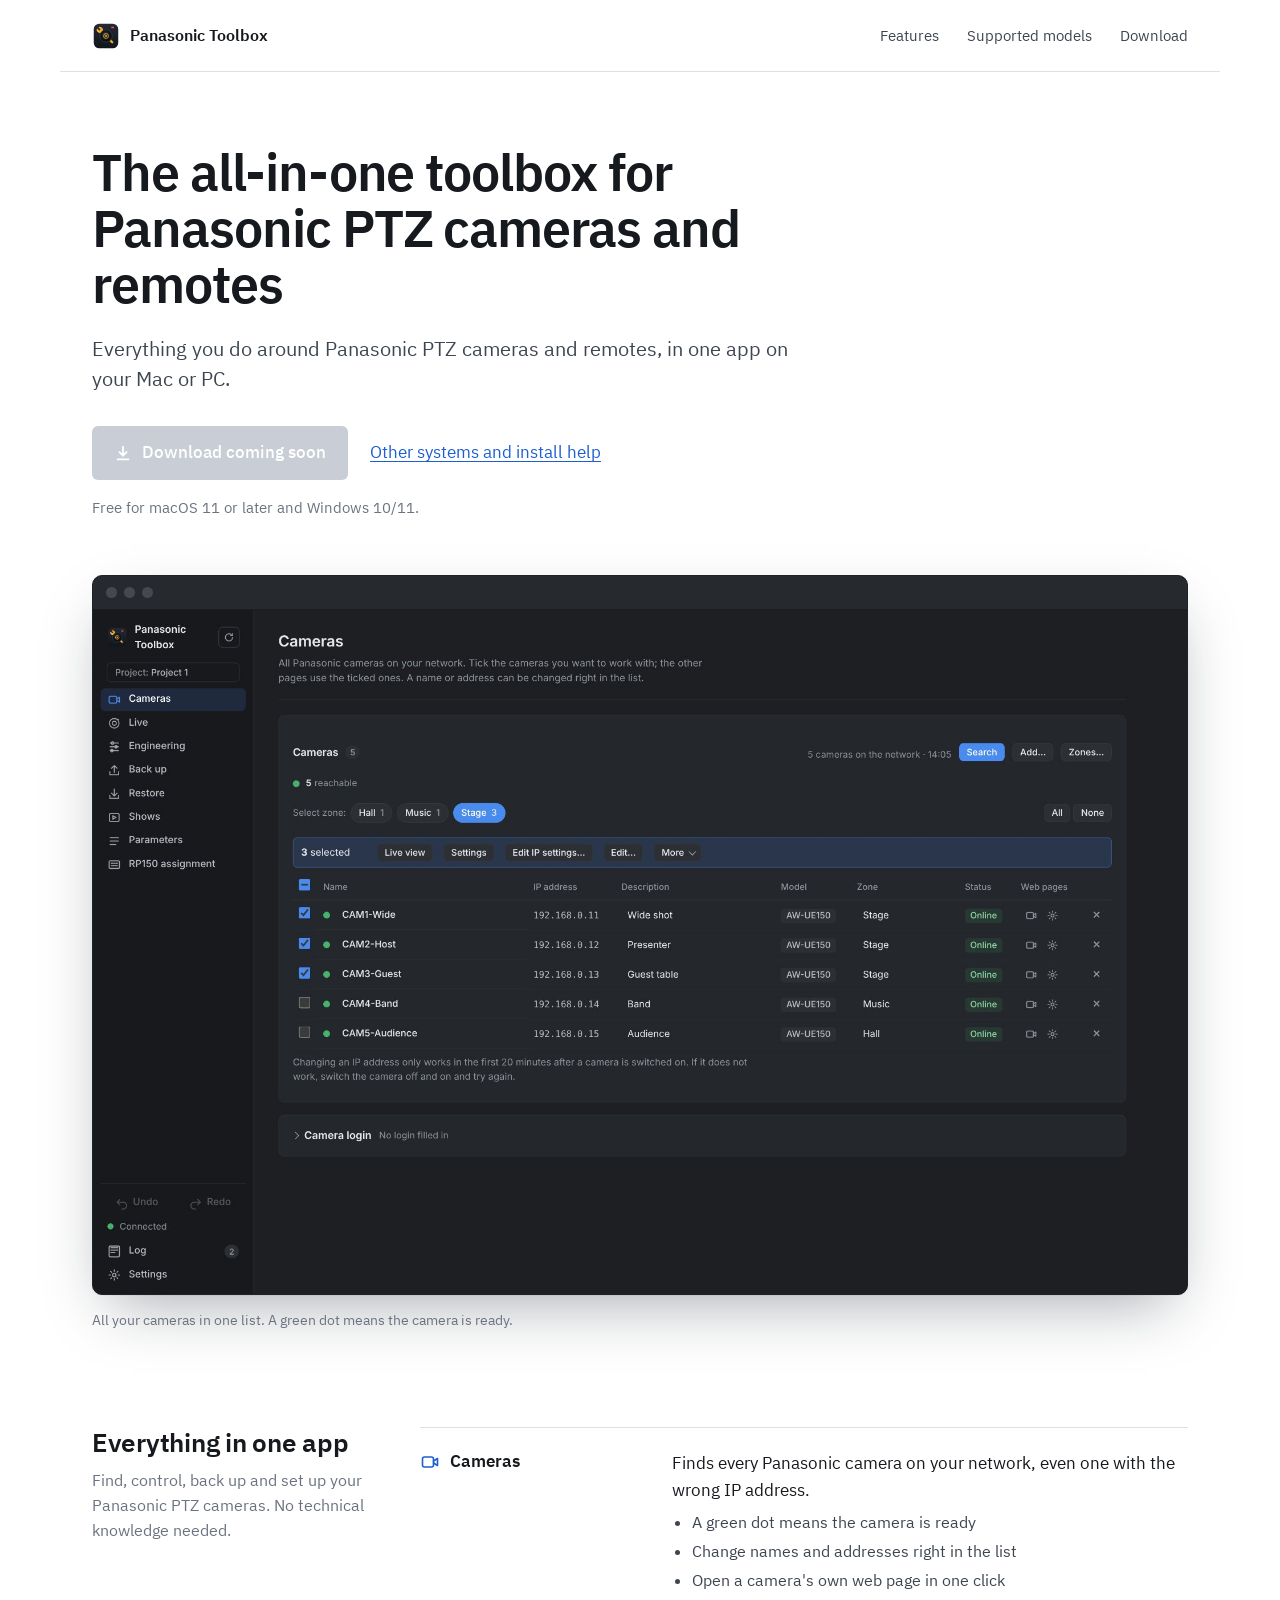
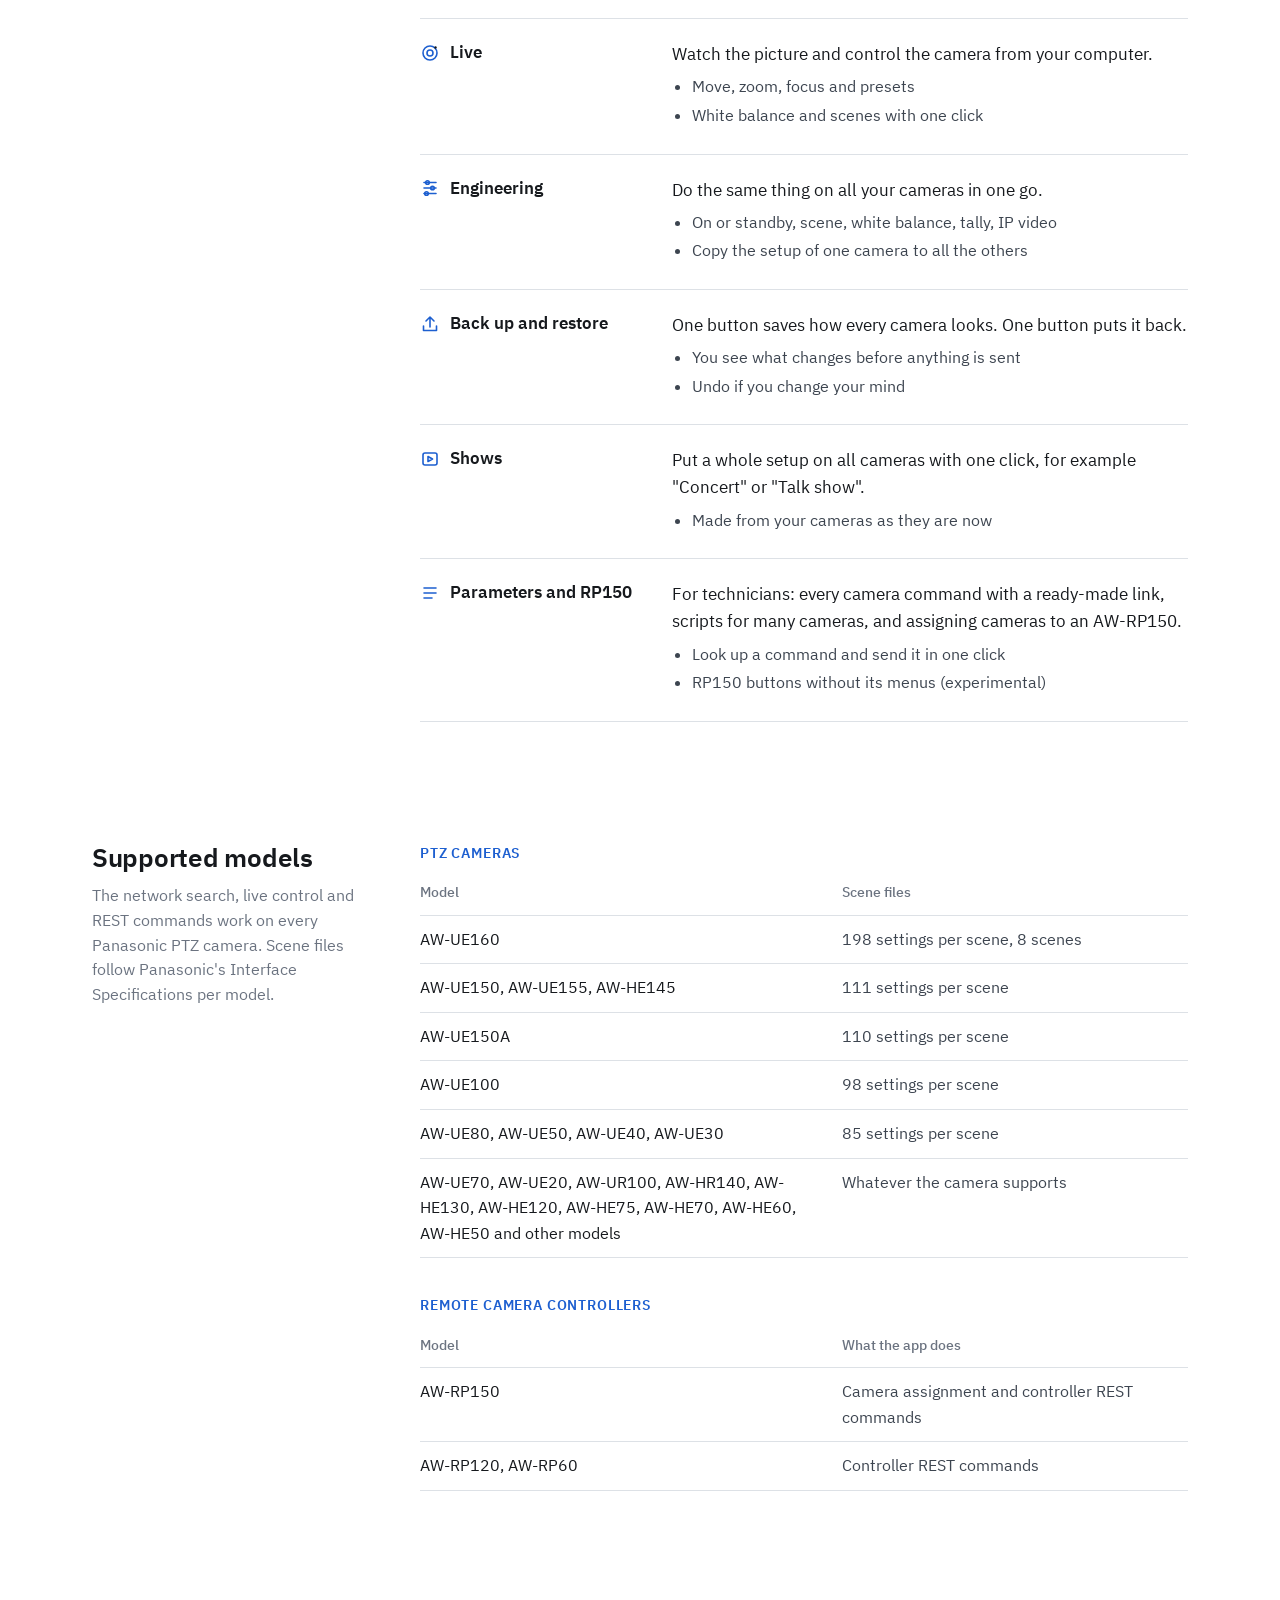
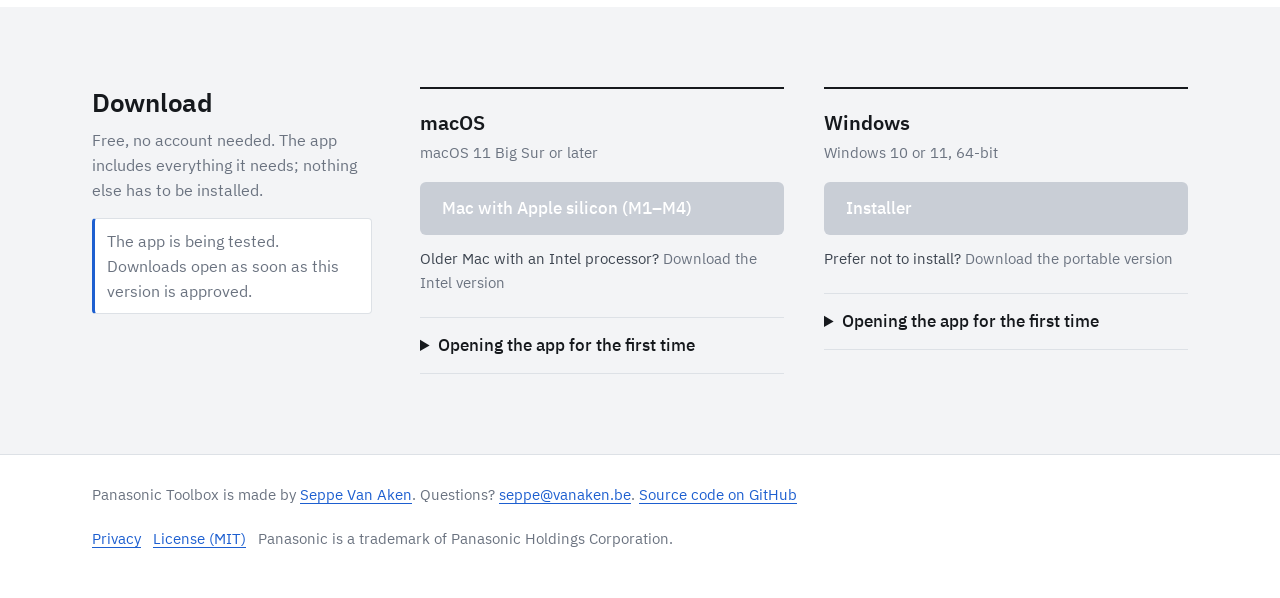
==== index.html @ dc296529 "Website: contact address seppe@vanaken.be Co-Authored-By: Claude Opus 5.5 <noreply@anthropic.com> Cl" ====
<!DOCTYPE html>
<html lang="en">
<head>
<meta charset="utf-8">
<meta name="viewport" content="width=device-width, initial-scale=1">
<title>Panasonic Toolbox: the all-in-one app for Panasonic PTZ cameras and remote controllers</title>
<meta name="description" content="One free desktop app for Mac and Windows to set up, control, back up and automate Panasonic PTZ cameras and AW-RP remote controllers.">
<link rel="icon" href="app/web/icon.svg">
<style>
/* IBM Plex (SIL Open Font License) is self-hosted: no connection to Google or other third parties. */
@font-face{font-family:"IBM Plex Sans";font-weight:400;font-style:normal;font-display:swap;src:url(assets/fonts/IBMPlexSans-Regular.woff2) format("woff2")}
@font-face{font-family:"IBM Plex Sans";font-weight:400;font-style:italic;font-display:swap;src:url(assets/fonts/IBMPlexSans-Italic.woff2) format("woff2")}
@font-face{font-family:"IBM Plex Sans";font-weight:500;font-style:normal;font-display:swap;src:url(assets/fonts/IBMPlexSans-Medium.woff2) format("woff2")}
@font-face{font-family:"IBM Plex Sans";font-weight:600;font-style:normal;font-display:swap;src:url(assets/fonts/IBMPlexSans-SemiBold.woff2) format("woff2")}
@font-face{font-family:"IBM Plex Mono";font-weight:400;font-style:normal;font-display:swap;src:url(assets/fonts/IBMPlexMono-Regular.woff2) format("woff2")}
:root{
  --page:#ffffff; --band:#f3f4f6; --ink:#16191d; --text:#3d4550; --muted:#6b7380; --rule:#dde1e6;
  --action:#1d5fd0; --action-hover:#174fb0;
  --sans:"IBM Plex Sans",-apple-system,"Segoe UI",system-ui,sans-serif;
  --mono:"IBM Plex Mono",ui-monospace,Menlo,Consolas,monospace;
}
*{box-sizing:border-box}
html{scroll-behavior:smooth}
@media (prefers-reduced-motion:reduce){html{scroll-behavior:auto}}
body{margin:0;background:var(--page);color:var(--text);font:17px/1.6 var(--sans);-webkit-font-smoothing:antialiased}
a{color:var(--action);text-underline-offset:3px}
a:hover{color:var(--action-hover)}
:focus-visible{outline:2px solid var(--action);outline-offset:2px}
h1,h2,h3{color:var(--ink);font-weight:600;margin:0}
p{margin:0 0 1em}
.wrap{max-width:1160px;margin:0 auto;padding:0 32px}

/* header */
.bar{display:flex;align-items:center;justify-content:space-between;height:72px;border-bottom:1px solid var(--rule)}
.brand{display:flex;align-items:center;gap:10px;color:var(--ink);text-decoration:none;font-weight:600;font-size:16px}
.brand img{width:28px;height:28px}
.bar nav a{color:var(--text);text-decoration:none;font-size:15px;margin-left:28px}
.bar nav a:hover{color:var(--ink)}

/* hero */
.hero{padding-top:72px}
.hero-text{max-width:720px}
.hero h1{font-size:52px;line-height:1.08;letter-spacing:-.02em;margin-bottom:22px}
.hero .lead{font-size:20px;line-height:1.5;color:var(--text);max-width:36em;margin-bottom:32px}
.actions{display:flex;align-items:center;gap:22px;flex-wrap:wrap}
.btn{display:inline-flex;align-items:center;gap:10px;background:var(--action);color:#fff;text-decoration:none;font-weight:500;font-size:17px;padding:13px 22px;border-radius:6px}
.btn:hover{background:var(--action-hover);color:#fff}
.btn svg{width:18px;height:18px;fill:none;stroke:currentColor;stroke-width:2;stroke-linecap:round;stroke-linejoin:round}
.req{margin-top:16px;font-size:14.5px;color:var(--muted)}
.shot{margin:56px 0 0;position:relative}
.shot .frame{border-radius:10px;overflow:hidden;box-shadow:0 1px 0 rgba(0,0,0,.04),0 24px 60px -18px rgba(16,24,40,.38);border:1px solid #1f2226;background:#1d1f22}
.shot .chrome{height:34px;background:#26292d;display:flex;align-items:center;gap:7px;padding:0 13px;border-bottom:1px solid #1a1c1f}
.shot .chrome i{width:11px;height:11px;border-radius:50%;background:#45494f}
.shot img{display:block;width:100%;height:auto}
.shot figcaption{font-size:14px;color:var(--muted);margin-top:14px}

/* sections: title left, content right */
.sec{display:grid;grid-template-columns:280px 1fr;gap:48px;padding:80px 0;border-top:1px solid var(--rule)}
.sec:first-of-type{border-top:0}
#features .sec{border-top:0;padding-top:96px}
.sec-head h2{font-size:26px;line-height:1.2;letter-spacing:-.01em;margin-bottom:10px}
.sec-head p{color:var(--muted);font-size:15.5px}
.band{background:var(--band)}
.band .sec{border-top:0}

/* downloads */
.dl-grid{display:grid;grid-template-columns:1fr 1fr;gap:40px}
.dl-col{border-top:2px solid var(--ink);padding-top:18px;min-width:0}
.dl-col h3{font-size:20px;margin-bottom:2px}
.dl-col .os-req{color:var(--muted);font-size:14.5px;margin-bottom:18px}
.dl-col .btn{width:100%;justify-content:space-between}
.dl-col .alt{margin:12px 0 22px;font-size:15px}
.size{opacity:.75;font-size:14px}
.term-label{font-size:14.5px;color:var(--text);margin-bottom:6px}
.term{display:flex;align-items:stretch;border:1px solid var(--rule);border-radius:6px;background:#fafbfc;overflow:hidden}
.term code{flex:1;min-width:0;overflow-x:auto;white-space:nowrap;padding:10px 12px;font:13.5px/1.5 var(--mono);color:var(--ink)}
.term button{border:0;border-left:1px solid var(--rule);background:#fff;padding:0 14px;font:500 14px var(--sans);color:var(--text);cursor:pointer}
.term button:hover{color:var(--ink);background:var(--band)}
details{border-top:1px solid var(--rule);padding:14px 0}
details:last-child{border-bottom:1px solid var(--rule)}
details summary{cursor:pointer;color:var(--ink);font-weight:500}
details ol,details ul{margin:10px 0 0;padding-left:22px}
details li{margin:4px 0}
.dl-col details{margin-top:22px}
.dl-col details:last-child{border-bottom:1px solid var(--rule)}

/* features per app tab */
.tabrows{border-bottom:1px solid var(--rule)}
.tabrow{display:grid;grid-template-columns:220px 1fr;gap:32px;align-items:start;padding:22px 0;border-top:1px solid var(--rule)}
.tabrow h3{display:flex;align-items:center;gap:10px;font-size:17px;line-height:1.4}
.tabrow h3 svg{width:20px;height:20px;flex:none;fill:none;stroke:var(--action);stroke-width:1.6;stroke-linecap:round;stroke-linejoin:round}
.tabrow p{margin:0 0 6px;color:var(--ink)}
.tabrow ul{margin:0;padding-left:20px;font-size:16px}
.tabrow li{margin:3px 0}
@media (max-width:900px){.tabrow{grid-template-columns:1fr;gap:8px}}

/* downloads closed */
a[data-dl][aria-disabled="true"]{pointer-events:none;cursor:default}
.btn[aria-disabled="true"]{background:#c9ced6;color:#fff}
a[data-dl][aria-disabled="true"]:not(.btn){color:var(--muted);text-decoration:none}
body:not(.dl-open) [data-dl-only]{display:none}
body.dl-open #soonNote{display:none}
.soon{font-size:15px;color:var(--ink);background:#fff;border:1px solid var(--rule);border-left:3px solid var(--action);border-radius:4px;padding:10px 12px}

/* model tables */
.tbl-title{font-size:14px;letter-spacing:.06em;text-transform:uppercase;color:var(--action);margin:0 0 6px}
table.models{width:100%;border-collapse:collapse;font-size:16px;margin-bottom:36px}
table.models th,table.models td{text-align:left;vertical-align:top;padding:11px 16px 11px 0;border-bottom:1px solid var(--rule)}
table.models th{font-size:14px;color:var(--muted);font-weight:500}
table.models td:first-child{color:var(--ink);width:55%}
#models .sec{padding-top:40px}
.mono{font-family:var(--mono);font-size:.88em}

footer{border-top:1px solid var(--rule);padding:28px 0 48px;color:var(--muted);font-size:14.5px}
footer .wrap{display:flex;justify-content:space-between;gap:20px;flex-wrap:wrap}

@media (max-width:900px){
  .hero{padding-top:44px}.hero h1{font-size:38px}.hero .lead{font-size:18px}
  .sec{grid-template-columns:1fr;gap:20px;padding:56px 0}
  .dl-grid{grid-template-columns:1fr}
  .bar nav{display:none}
  .wrap{padding:0 20px}
}
</style>
</head>
<body>

<header class="wrap bar">
  <a class="brand" href="#top"><img src="app/web/icon.svg" alt="">Panasonic Toolbox</a>
  <nav aria-label="Main"><a href="#features">Features</a><a href="#models">Supported models</a><a href="#download">Download</a></nav>
</header>

<main id="top">
  <div class="wrap hero">
    <div class="hero-text">
      <h1>The all-in-one toolbox for Panasonic PTZ cameras and remotes</h1>
      <p class="lead">Everything you do around Panasonic PTZ cameras and remotes, in one app on your Mac or PC.</p>
      <div class="actions">
        <a class="btn" id="mainDl" data-dl aria-disabled="true">
          <svg viewBox="0 0 20 20" aria-hidden="true"><path d="M10 3v10M6 9l4 4 4-4M4 17h12"/></svg>
          <span id="mainDlLabel">Download coming soon</span>
        </a>
        <a href="#download" id="otherDl">Other systems and install help</a>
      </div>
      <p class="req" id="req">Free for macOS 11 or later and Windows 10/11.</p>
    </div>
    <figure class="shot">
      <div class="frame">
        <div class="chrome" aria-hidden="true"><i></i><i></i><i></i></div>
        <img src="assets/app-screenshot.jpg" width="1920" height="1200" alt="Panasonic Toolbox showing five cameras in one list, each with a green dot, its name, address, description, model and zone.">
      </div>
      <figcaption>All your cameras in one list. A green dot means the camera is ready.</figcaption>
    </figure>
  </div>

  <div class="wrap" id="features">
    <section class="sec">
      <div class="sec-head">
        <h2>Everything in one app</h2>
        <p>Find, control, back up and set up your Panasonic PTZ cameras. No technical knowledge needed.</p>
      </div>
      <div class="tabrows">
        <div class="tabrow">
          <h3><svg viewBox="0 0 20 20" aria-hidden="true"><rect x="2.5" y="5" width="11" height="10" rx="2"/><path d="M13.5 9l4-2.5v7l-4-2.5"/></svg>Cameras</h3>
          <div><p>Finds every Panasonic camera on your network, even one with the wrong IP address.</p><ul><li>A green dot means the camera is ready</li><li>Change names and addresses right in the list</li><li>Open a camera's own web page in one click</li></ul></div>
        </div>
        <div class="tabrow">
          <h3><svg viewBox="0 0 20 20" aria-hidden="true"><circle cx="10" cy="10" r="7"/><circle cx="10" cy="10" r="3"/><circle cx="15.5" cy="4.5" r="1.2" fill="currentColor" stroke="none"/></svg>Live</h3>
          <div><p>Watch the picture and control the camera from your computer.</p><ul><li>Move, zoom, focus and presets</li><li>White balance and scenes with one click</li></ul></div>
        </div>
        <div class="tabrow">
          <h3><svg viewBox="0 0 20 20" aria-hidden="true"><path d="M4 4.5h12M4 10h12M4 15.5h12"/><circle cx="7.5" cy="4.5" r="1.8"/><circle cx="12.5" cy="10" r="1.8"/><circle cx="6.5" cy="15.5" r="1.8"/></svg>Engineering</h3>
          <div><p>Do the same thing on all your cameras in one go.</p><ul><li>On or standby, scene, white balance, tally, IP video</li><li>Copy the setup of one camera to all the others</li></ul></div>
        </div>
        <div class="tabrow">
          <h3><svg viewBox="0 0 20 20" aria-hidden="true"><path d="M10 13V3M6 7l4-4 4 4"/><path d="M3.5 12v4.5h13V12"/></svg>Back up and restore</h3>
          <div><p>One button saves how every camera looks. One button puts it back.</p><ul><li>You see what changes before anything is sent</li><li>Undo if you change your mind</li></ul></div>
        </div>
        <div class="tabrow">
          <h3><svg viewBox="0 0 20 20" aria-hidden="true"><rect x="3" y="4" width="14" height="12" rx="2"/><path d="M8 7.5l4.5 2.5L8 12.5z"/></svg>Shows</h3>
          <div><p>Put a whole setup on all cameras with one click, for example "Concert" or "Talk show".</p><ul><li>Made from your cameras as they are now</li></ul></div>
        </div>
        <div class="tabrow">
          <h3><svg viewBox="0 0 20 20" aria-hidden="true"><path d="M4 5h12M4 10h12M4 15h8"/></svg>Parameters and RP150</h3>
          <div><p>For technicians: every camera command with a ready-made link, scripts for many cameras, and assigning cameras to an AW-RP150.</p><ul><li>Look up a command and send it in one click</li><li>RP150 buttons without its menus (experimental)</li></ul></div>
        </div>
      </div>
    </section>
  </div>

  <div class="wrap" id="models">
    <section class="sec">
      <div class="sec-head">
        <h2>Supported models</h2>
        <p>The network search, live control and REST commands work on every Panasonic PTZ camera. Scene files follow Panasonic's Interface Specifications per model.</p>
      </div>
      <div>
        <h3 class="tbl-title">PTZ cameras</h3>
        <table class="models">
          <thead><tr><th>Model</th><th>Scene files</th></tr></thead>
          <tbody>
            <tr><td>AW-UE160</td><td>198 settings per scene, 8 scenes</td></tr>
            <tr><td>AW-UE150, AW-UE155, AW-HE145</td><td>111 settings per scene</td></tr>
            <tr><td>AW-UE150A</td><td>110 settings per scene</td></tr>
            <tr><td>AW-UE100</td><td>98 settings per scene</td></tr>
            <tr><td>AW-UE80, AW-UE50, AW-UE40, AW-UE30</td><td>85 settings per scene</td></tr>
            <tr><td>AW-UE70, AW-UE20, AW-UR100, AW-HR140, AW-HE130, AW-HE120, AW-HE75, AW-HE70, AW-HE60, AW-HE50 and other models</td><td>Whatever the camera supports</td></tr>
          </tbody>
        </table>
        <h3 class="tbl-title">Remote camera controllers</h3>
        <table class="models">
          <thead><tr><th>Model</th><th>What the app does</th></tr></thead>
          <tbody>
            <tr><td>AW-RP150</td><td>Camera assignment and controller REST commands</td></tr>
            <tr><td>AW-RP120, AW-RP60</td><td>Controller REST commands</td></tr>
          </tbody>
        </table>
      </div>
    </section>
  </div>

  <div class="band" id="download">
    <div class="wrap">
      <section class="sec">
        <div class="sec-head">
          <h2>Download</h2>
          <p>Free, no account needed. The app includes everything it needs; nothing else has to be installed.</p>
          <p id="verLine"></p>
          <p class="soon" id="soonNote">The app is being tested. Downloads open as soon as this version is approved.</p>
        </div>
        <div class="dl-grid">
          <div class="dl-col">
            <h3>macOS</h3>
            <p class="os-req">macOS 11 Big Sur or later</p>
            <a class="btn" data-dl data-href="https://github.com/seppeva/panasonic-toolbox/releases/latest/download/PanasonicToolbox-macOS-AppleSilicon.dmg" aria-disabled="true">Mac with Apple silicon (M1–M4) <span class="size" data-asset="PanasonicToolbox-macOS-AppleSilicon.dmg"></span></a>
            <p class="alt">Older Mac with an Intel processor? <a data-dl data-href="https://github.com/seppeva/panasonic-toolbox/releases/latest/download/PanasonicToolbox-macOS-Intel.dmg" aria-disabled="true">Download the Intel version</a></p>
            <p class="term-label" data-dl-only>Or install from Terminal. This avoids the security warning when opening the app:</p>
            <div class="term" data-dl-only><code data-cmd="install.sh">curl -fsSL https://seppeva.github.io/panasonic-toolbox/install.sh | bash</code><button type="button" data-copy>Copy</button></div>
            <details>
              <summary>Opening the app for the first time</summary>
              <ol>
                <li>Open the .dmg file and drag Panasonic Toolbox to Applications.</li>
                <li>The app is not registered with Apple yet, so the first time macOS says it cannot be opened. Click Done.</li>
                <li>Open System Settings, go to Privacy &amp; Security and click Open Anyway next to Panasonic Toolbox at the bottom.</li>
                <li>When macOS asks whether the app may find devices on your local network, choose Allow. Without that permission the app cannot find any cameras.</li>
              </ol>
            </details>
          </div>
          <div class="dl-col">
            <h3>Windows</h3>
            <p class="os-req">Windows 10 or 11, 64-bit</p>
            <a class="btn" data-dl data-href="https://github.com/seppeva/panasonic-toolbox/releases/latest/download/PanasonicToolbox-Windows-Setup.exe" aria-disabled="true">Installer <span class="size" data-asset="PanasonicToolbox-Windows-Setup.exe"></span></a>
            <p class="alt">Prefer not to install? <a data-dl data-href="https://github.com/seppeva/panasonic-toolbox/releases/latest/download/PanasonicToolbox-Windows-Portable.zip" aria-disabled="true">Download the portable version</a></p>
            <p class="term-label" data-dl-only>Or install from PowerShell:</p>
            <div class="term" data-dl-only><code data-cmd="install.ps1">irm https://seppeva.github.io/panasonic-toolbox/install.ps1 | iex</code><button type="button" data-copy>Copy</button></div>
            <details>
              <summary>Opening the app for the first time</summary>
              <ol>
                <li>Run the installer. No administrator rights are needed.</li>
                <li>If Windows shows “Windows protected your PC”, click More info and then Run anyway.</li>
                <li>If Windows Firewall asks for access, allow private networks.</li>
                <li>Panasonic Toolbox then appears in the Start menu.</li>
              </ol>
            </details>
          </div>
        </div>
      </section>
    </div>
  </div>

</main>

<footer>
  <div class="wrap">
    <span>Panasonic Toolbox is made by <a href="https://seppevanaken.be">Seppe Van Aken</a>. Questions? <a href="mailto:seppe@vanaken.be">seppe@vanaken.be</a>. <a href="https://github.com/seppeva/panasonic-toolbox">Source code on GitHub</a></span>
    <span><a href="privacy.html">Privacy</a> &nbsp; <a href="https://github.com/seppeva/panasonic-toolbox/blob/main/LICENSE">License (MIT)</a> &nbsp; Panasonic is a trademark of Panasonic Holdings Corporation.</span>
  </div>
</footer>

<script>
'use strict';
// Set to true once the app is tested and approved: makes every download button and install command work.
const DOWNLOADS_OPEN = false;
const REPO = 'seppeva/panasonic-toolbox';
const BASE = `https://github.com/${REPO}/releases/latest/download/`;
const DL = {
  macArm: { file: 'PanasonicToolbox-macOS-AppleSilicon.dmg', label: 'Download for Mac' },
  macIntel: { file: 'PanasonicToolbox-macOS-Intel.dmg', label: 'Download for Mac (Intel)' },
  win: { file: 'PanasonicToolbox-Windows-Setup.exe', label: 'Download for Windows' },
};
async function detect() {
  const ua = navigator.userAgent;
  if (/Windows/i.test(ua)) return 'win';
  if (/Macintosh|Mac OS X/i.test(ua) && !/iPhone|iPad/i.test(ua)) {
    try {
      if (navigator.userAgentData?.getHighEntropyValues) {
        const v = await navigator.userAgentData.getHighEntropyValues(['architecture']);
        if (v.architecture === 'x86') return 'macIntel';
      }
    } catch { }
    return 'macArm'; // Safari does not reveal the chip; recent Macs have Apple silicon
  }
  return null;
}
if (DOWNLOADS_OPEN) {
  document.body.classList.add('dl-open');
  document.querySelectorAll('a[data-dl]').forEach(a => { a.href = a.dataset.href || '#download'; a.removeAttribute('aria-disabled'); });
  document.getElementById('mainDlLabel').textContent = 'Download';
}
(async () => {
  const os = DOWNLOADS_OPEN ? await detect() : null;
  if (os) {
    document.getElementById('mainDl').href = BASE + DL[os].file;
    document.getElementById('mainDlLabel').textContent = DL[os].label;
    document.getElementById('otherDl').textContent = os === 'win' ? 'Mac version and install help' : 'Windows version and install help';
  }
  try {
    const r = await fetch(`https://api.github.com/repos/${REPO}/releases/latest`);
    if (!r.ok) return;
    const rel = await r.json();
    const v = String(rel.tag_name || '').replace(/^v/, '');
    const d = rel.published_at ? new Date(rel.published_at).toLocaleDateString('en-GB', { day: 'numeric', month: 'long', year: 'numeric' }) : '';
    if (v) {
      document.getElementById('verLine').textContent = `Current version: ${v}${d ? `, released ${d}` : ''}.`;
      document.getElementById('req').textContent = `Free for macOS 11 or later and Windows 10/11. Version ${v}.`;
    }
    for (const a of rel.assets || []) {
      const el = document.querySelector(`[data-asset="${a.name}"]`);
      if (el) el.textContent = Math.round(a.size / 1048576) + ' MB';
    }
  } catch { /* without version info the page still works */ }
})();
// Install commands follow the address this page is served from.
if (location.protocol === 'https:') {
  const base = location.origin + location.pathname.replace(/[^/]*$/, '');
  document.querySelectorAll('[data-cmd]').forEach(c => {
    c.textContent = c.dataset.cmd.endsWith('.sh') ? `curl -fsSL ${base}install.sh | bash` : `irm ${base}install.ps1 | iex`;
  });
}
document.querySelectorAll('[data-copy]').forEach(b => b.addEventListener('click', async () => {
  const t = b.parentElement.querySelector('code').textContent;
  try { await navigator.clipboard.writeText(t); b.textContent = 'Copied'; setTimeout(() => { b.textContent = 'Copy'; }, 1800); } catch { }
}));
</script>
</body>
</html>
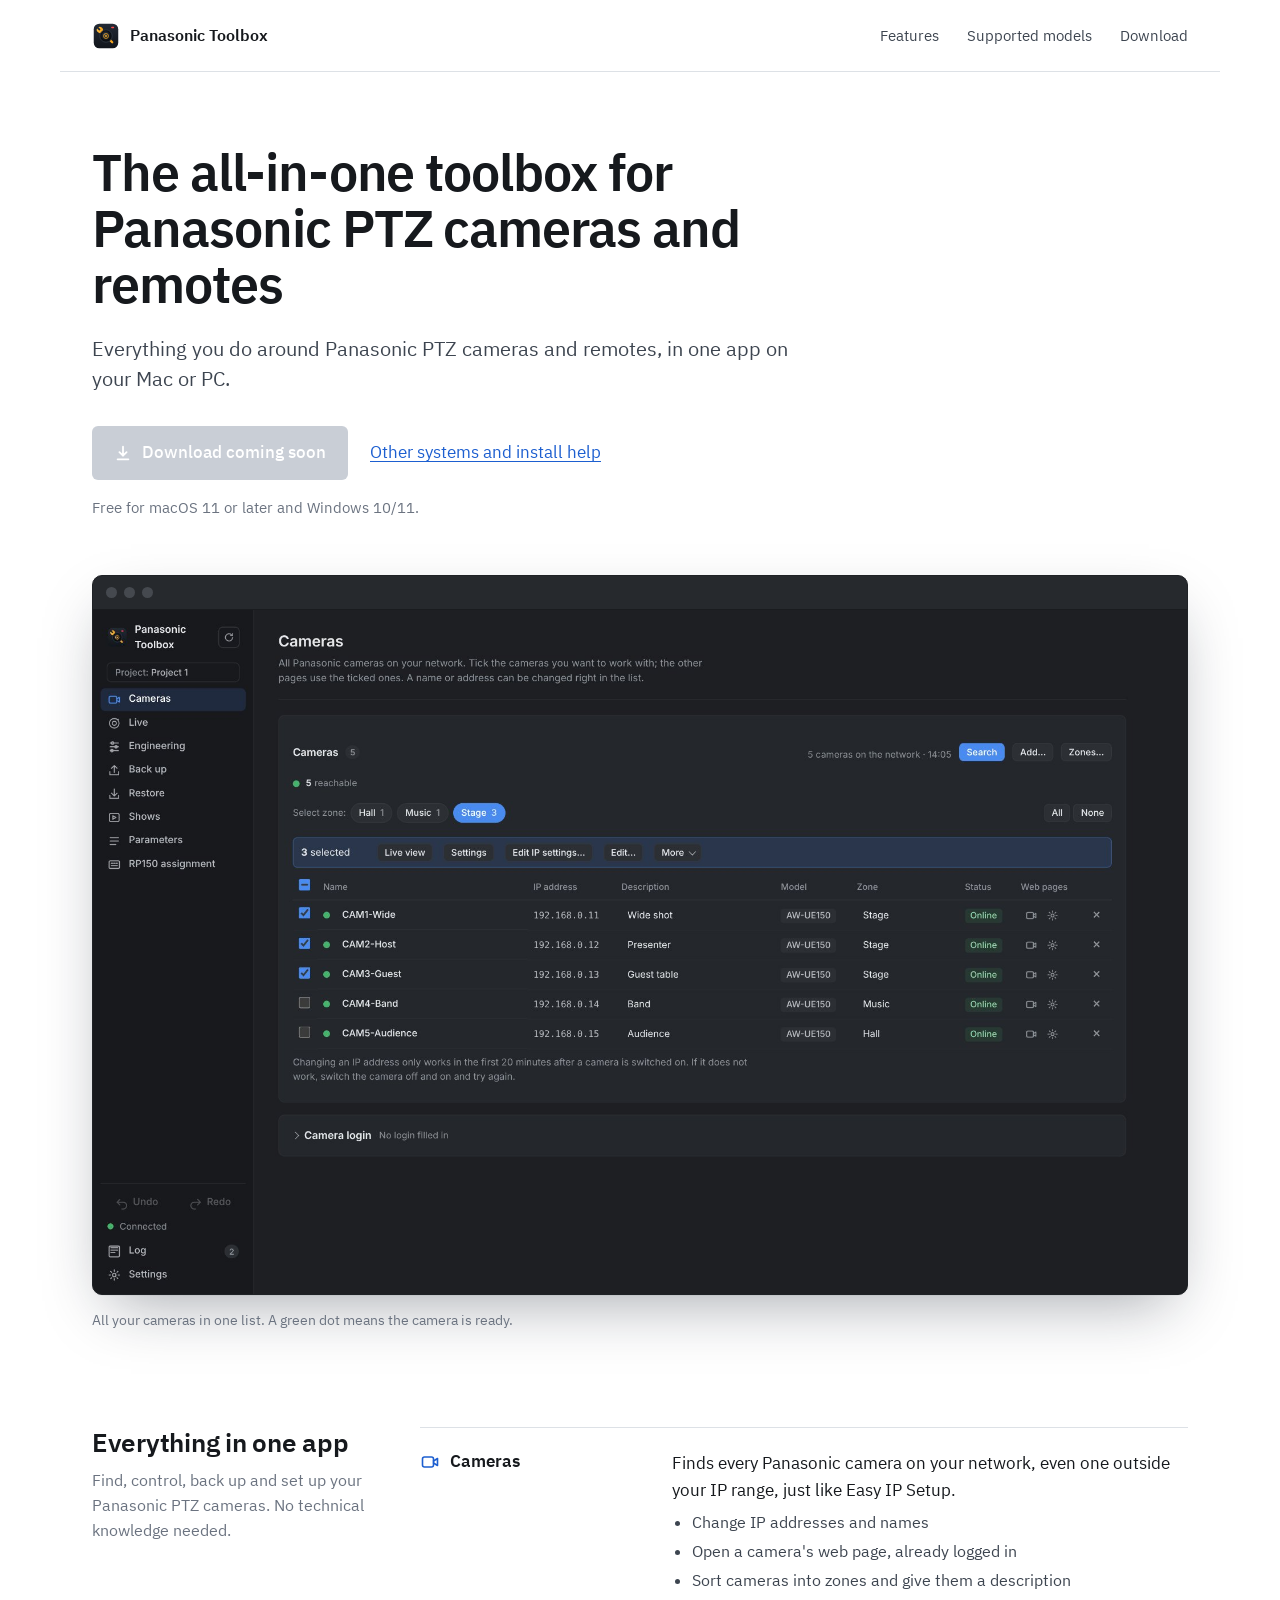
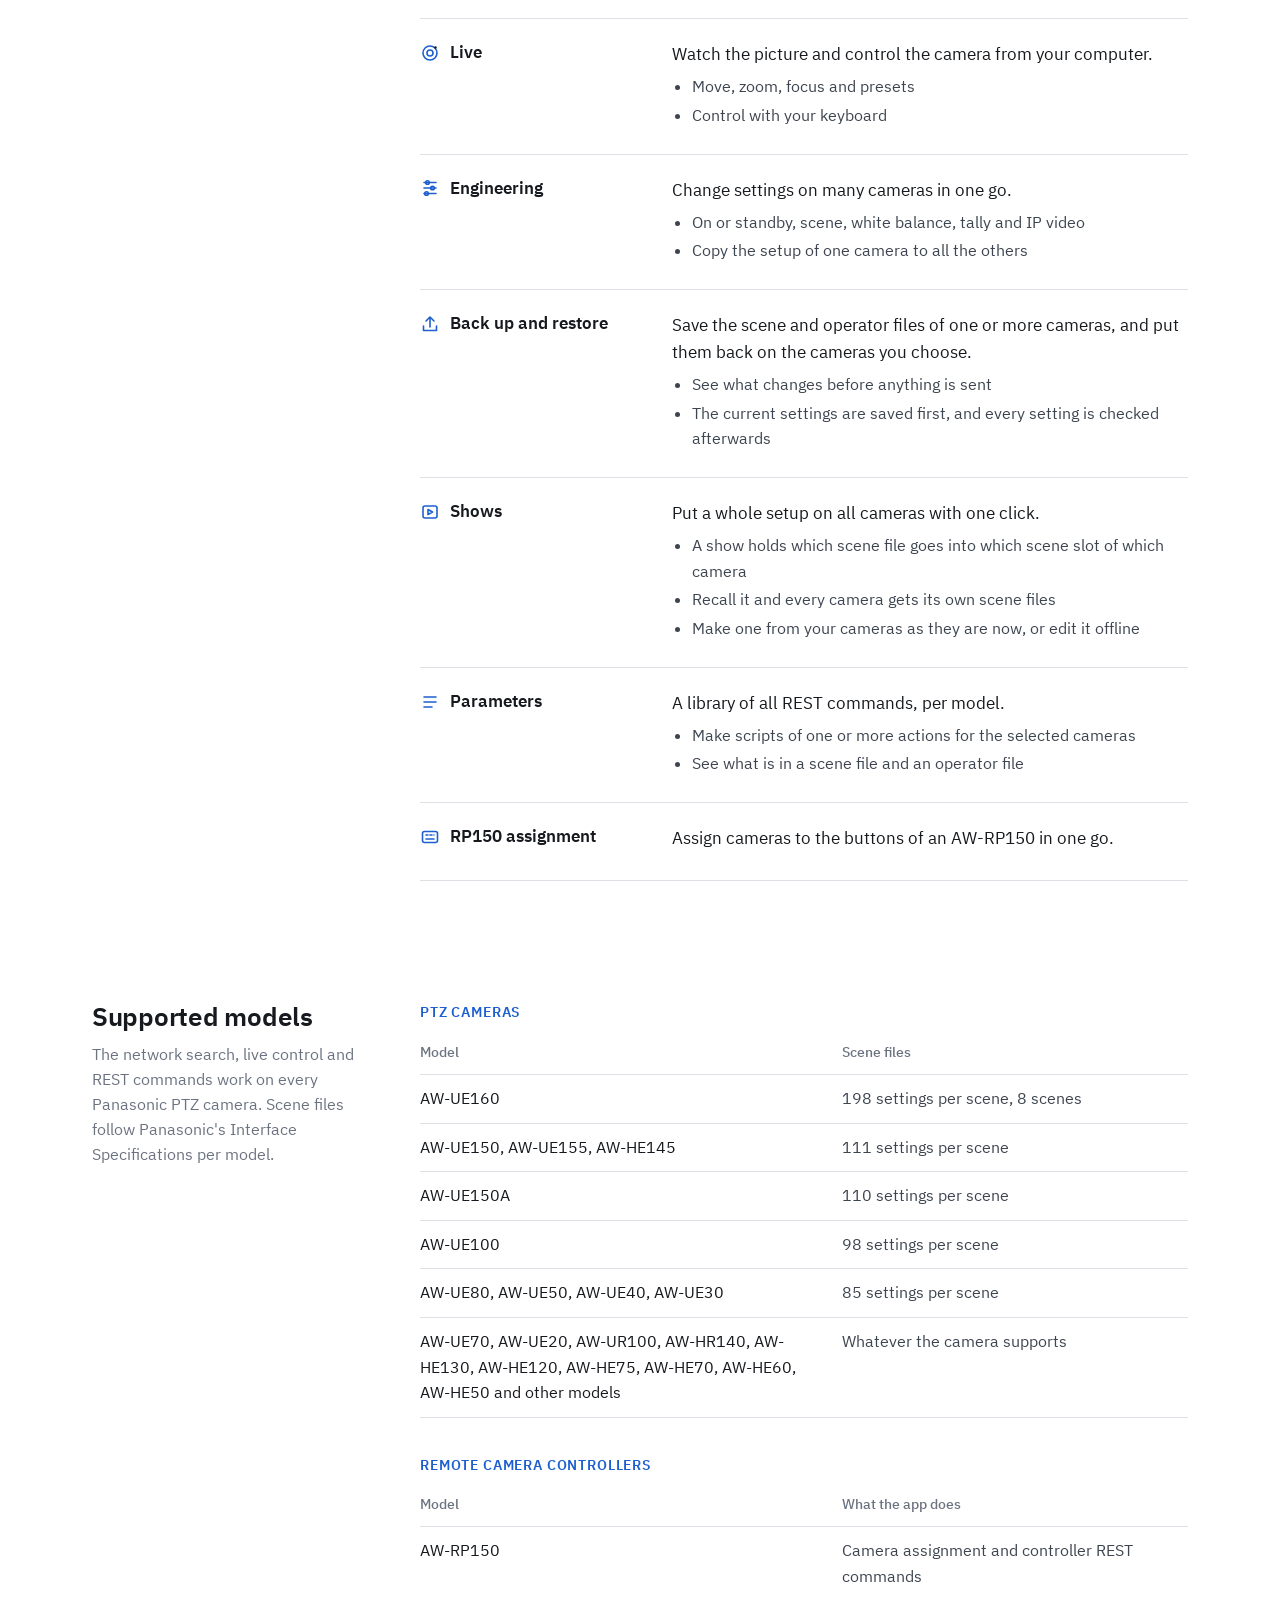
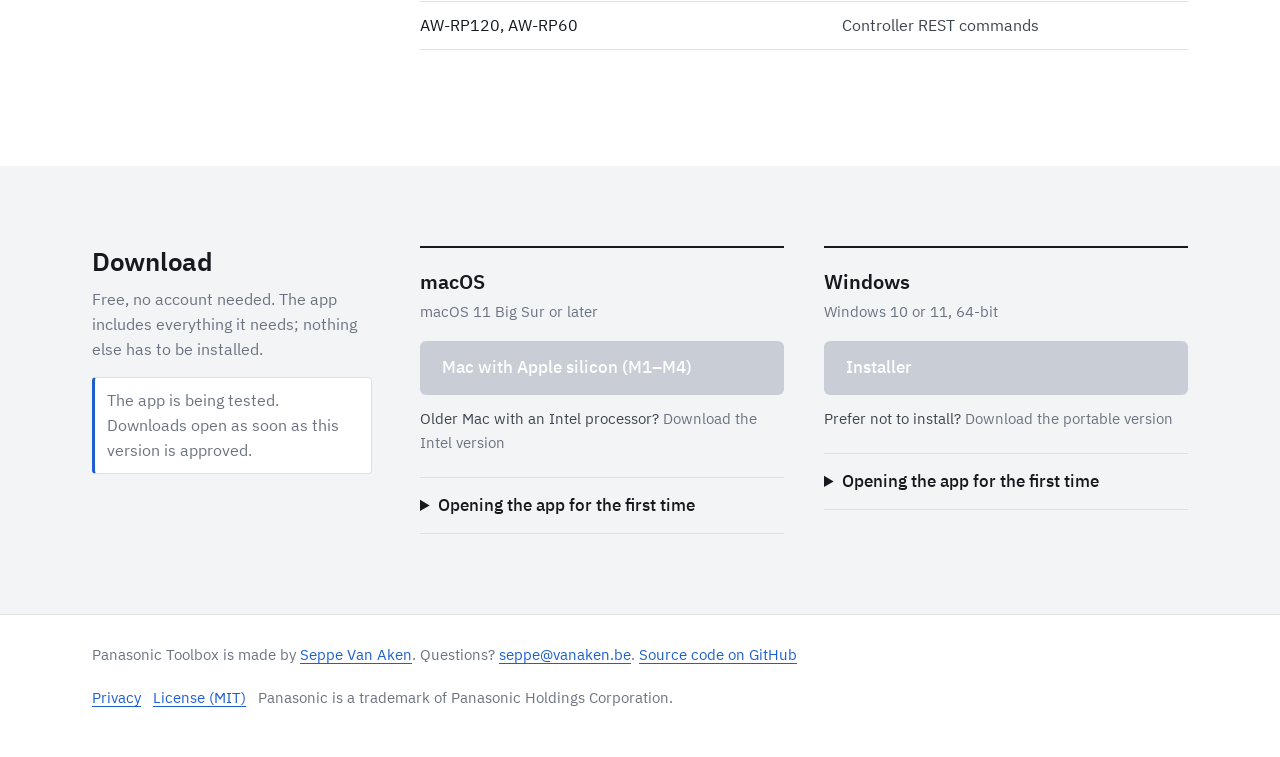
==== commit 5925477f: "Website: new feature text (Cameras, Live, Engineering, Back up and restore, Shows, Parameters, RP150" ====
--- a/index.html
+++ b/index.html
@@ -162,27 +162,31 @@
       <div class="tabrows">
         <div class="tabrow">
           <h3><svg viewBox="0 0 20 20" aria-hidden="true"><rect x="2.5" y="5" width="11" height="10" rx="2"/><path d="M13.5 9l4-2.5v7l-4-2.5"/></svg>Cameras</h3>
-          <div><p>Finds every Panasonic camera on your network, even one with the wrong IP address.</p><ul><li>A green dot means the camera is ready</li><li>Change names and addresses right in the list</li><li>Open a camera's own web page in one click</li></ul></div>
+          <div><p>Finds every Panasonic camera on your network, even one outside your IP range, just like Easy IP Setup.</p><ul><li>Change IP addresses and names</li><li>Open a camera's web page, already logged in</li><li>Sort cameras into zones and give them a description</li></ul></div>
         </div>
         <div class="tabrow">
           <h3><svg viewBox="0 0 20 20" aria-hidden="true"><circle cx="10" cy="10" r="7"/><circle cx="10" cy="10" r="3"/><circle cx="15.5" cy="4.5" r="1.2" fill="currentColor" stroke="none"/></svg>Live</h3>
-          <div><p>Watch the picture and control the camera from your computer.</p><ul><li>Move, zoom, focus and presets</li><li>White balance and scenes with one click</li></ul></div>
+          <div><p>Watch the picture and control the camera from your computer.</p><ul><li>Move, zoom, focus and presets</li><li>Control with your keyboard</li></ul></div>
         </div>
         <div class="tabrow">
           <h3><svg viewBox="0 0 20 20" aria-hidden="true"><path d="M4 4.5h12M4 10h12M4 15.5h12"/><circle cx="7.5" cy="4.5" r="1.8"/><circle cx="12.5" cy="10" r="1.8"/><circle cx="6.5" cy="15.5" r="1.8"/></svg>Engineering</h3>
-          <div><p>Do the same thing on all your cameras in one go.</p><ul><li>On or standby, scene, white balance, tally, IP video</li><li>Copy the setup of one camera to all the others</li></ul></div>
+          <div><p>Change settings on many cameras in one go.</p><ul><li>On or standby, scene, white balance, tally and IP video</li><li>Copy the setup of one camera to all the others</li></ul></div>
         </div>
         <div class="tabrow">
           <h3><svg viewBox="0 0 20 20" aria-hidden="true"><path d="M10 13V3M6 7l4-4 4 4"/><path d="M3.5 12v4.5h13V12"/></svg>Back up and restore</h3>
-          <div><p>One button saves how every camera looks. One button puts it back.</p><ul><li>You see what changes before anything is sent</li><li>Undo if you change your mind</li></ul></div>
+          <div><p>Save the scene and operator files of one or more cameras, and put them back on the cameras you choose.</p><ul><li>See what changes before anything is sent</li><li>The current settings are saved first, and every setting is checked afterwards</li></ul></div>
         </div>
         <div class="tabrow">
           <h3><svg viewBox="0 0 20 20" aria-hidden="true"><rect x="3" y="4" width="14" height="12" rx="2"/><path d="M8 7.5l4.5 2.5L8 12.5z"/></svg>Shows</h3>
-          <div><p>Put a whole setup on all cameras with one click, for example "Concert" or "Talk show".</p><ul><li>Made from your cameras as they are now</li></ul></div>
-        </div>
-        <div class="tabrow">
-          <h3><svg viewBox="0 0 20 20" aria-hidden="true"><path d="M4 5h12M4 10h12M4 15h8"/></svg>Parameters and RP150</h3>
-          <div><p>For technicians: every camera command with a ready-made link, scripts for many cameras, and assigning cameras to an AW-RP150.</p><ul><li>Look up a command and send it in one click</li><li>RP150 buttons without its menus (experimental)</li></ul></div>
+          <div><p>Put a whole setup on all cameras with one click.</p><ul><li>A show holds which scene file goes into which scene slot of which camera</li><li>Recall it and every camera gets its own scene files</li><li>Make one from your cameras as they are now, or edit it offline</li></ul></div>
+        </div>
+        <div class="tabrow">
+          <h3><svg viewBox="0 0 20 20" aria-hidden="true"><path d="M4 5h12M4 10h12M4 15h8"/></svg>Parameters</h3>
+          <div><p>A library of all REST commands, per model.</p><ul><li>Make scripts of one or more actions for the selected cameras</li><li>See what is in a scene file and an operator file</li></ul></div>
+        </div>
+        <div class="tabrow">
+          <h3><svg viewBox="0 0 20 20" aria-hidden="true"><rect x="2.5" y="4.5" width="15" height="11" rx="2"/><path d="M6 8h2M10 8h2M14 8h0M6 12h8"/></svg>RP150 assignment</h3>
+          <div><p>Assign cameras to the buttons of an AW-RP150 in one go.</p></div>
         </div>
       </div>
     </section>
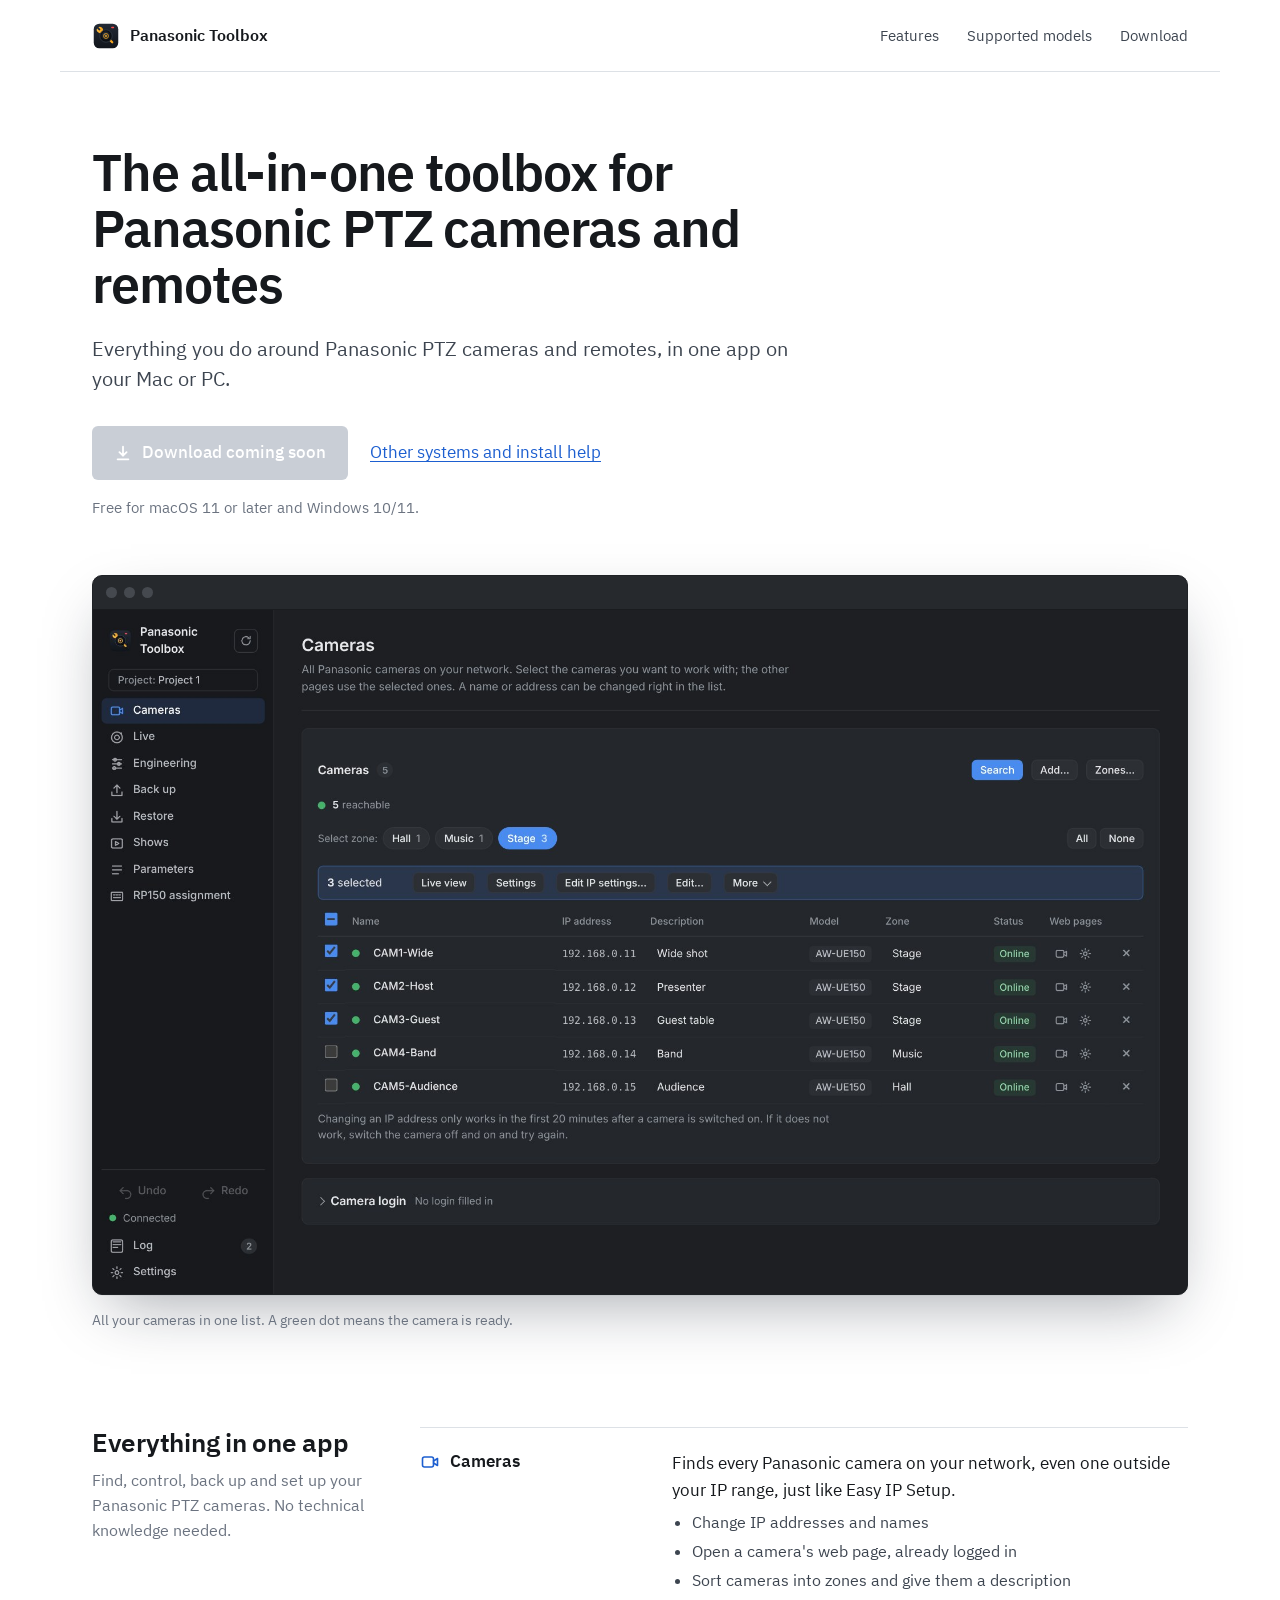
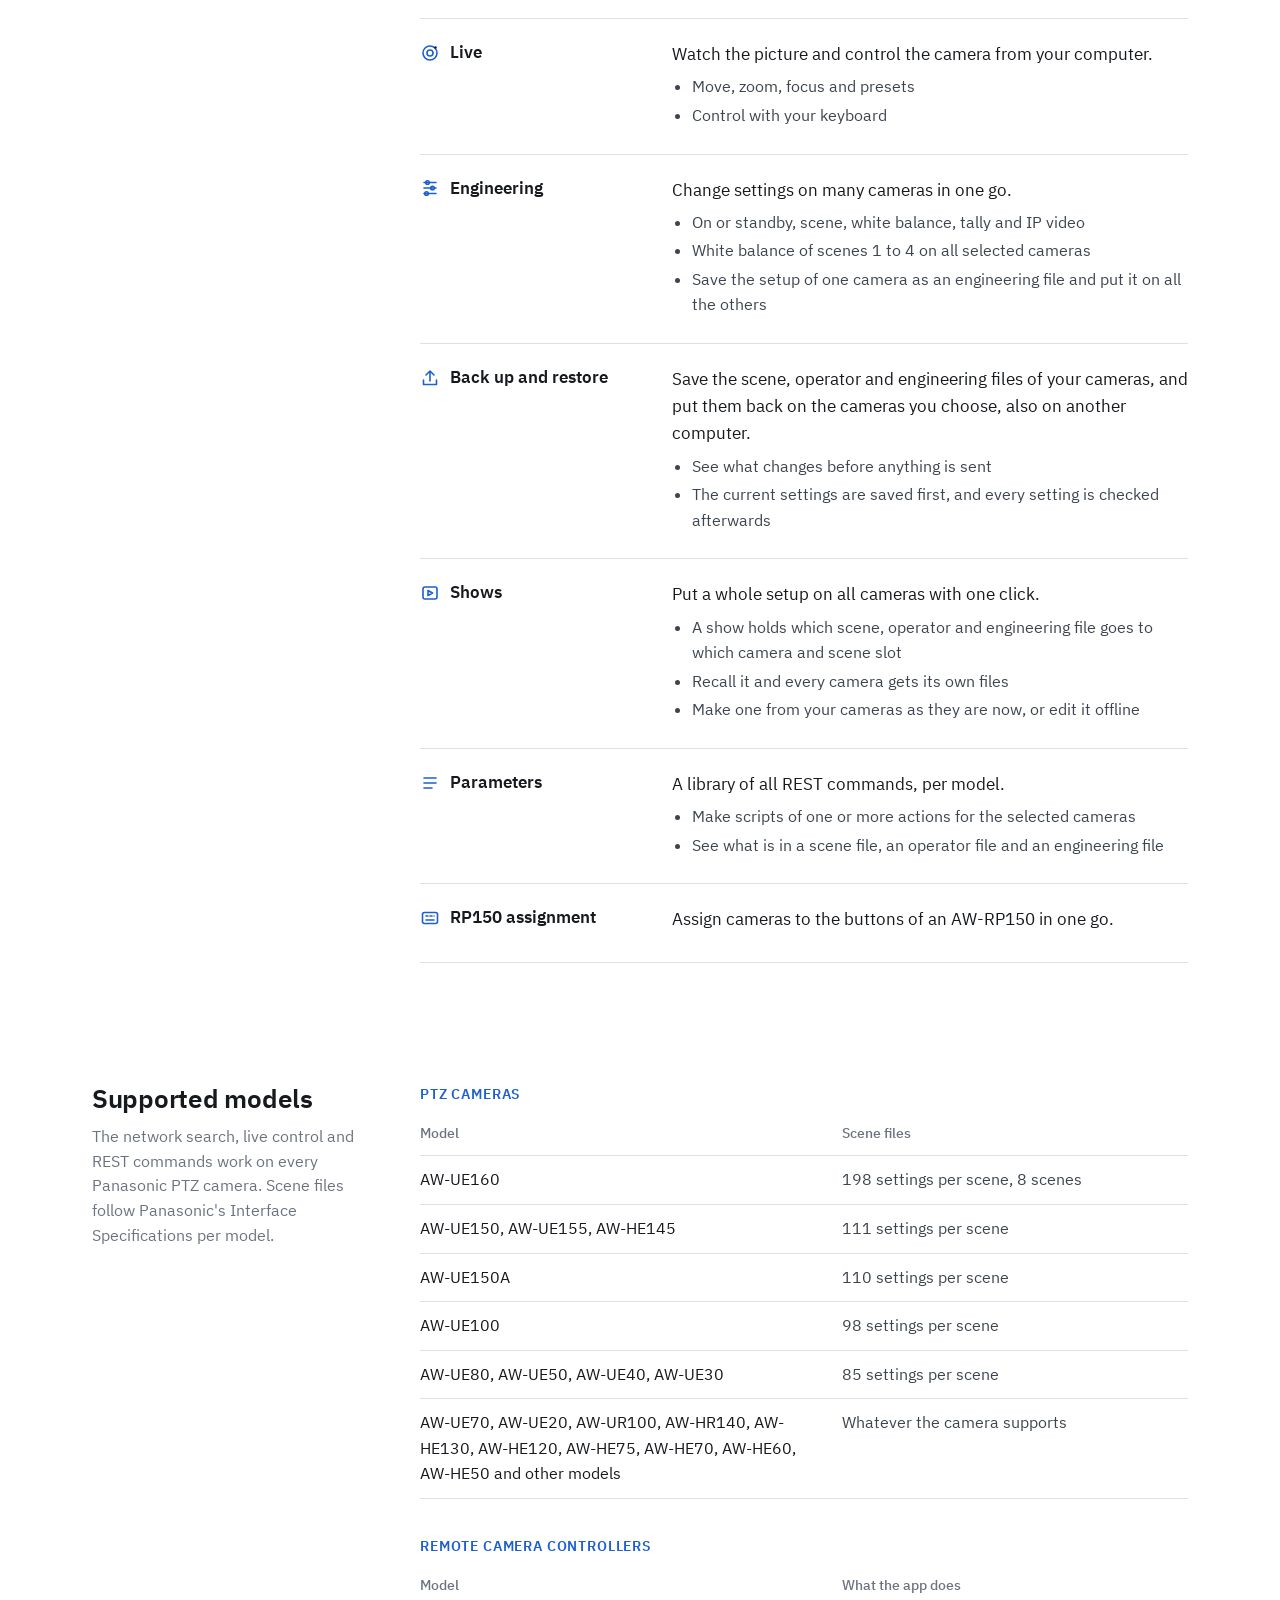
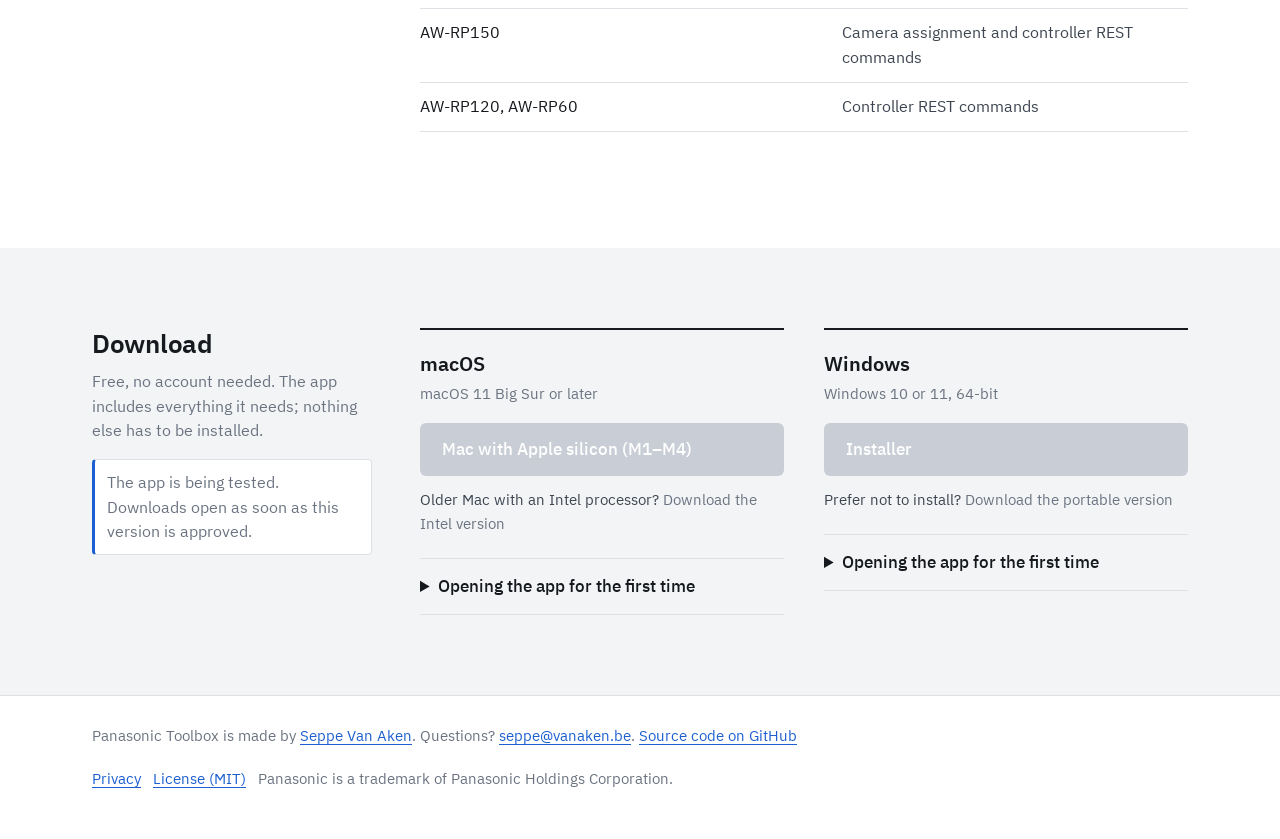
==== commit 352041d3: "Website: engineering file, white balance per scene, new screenshot Co-Authored-By: Claude Opus 5.5 <" ====
--- a/index.html
+++ b/index.html
@@ -170,19 +170,19 @@
         </div>
         <div class="tabrow">
           <h3><svg viewBox="0 0 20 20" aria-hidden="true"><path d="M4 4.5h12M4 10h12M4 15.5h12"/><circle cx="7.5" cy="4.5" r="1.8"/><circle cx="12.5" cy="10" r="1.8"/><circle cx="6.5" cy="15.5" r="1.8"/></svg>Engineering</h3>
-          <div><p>Change settings on many cameras in one go.</p><ul><li>On or standby, scene, white balance, tally and IP video</li><li>Copy the setup of one camera to all the others</li></ul></div>
+          <div><p>Change settings on many cameras in one go.</p><ul><li>On or standby, scene, white balance, tally and IP video</li><li>White balance of scenes 1 to 4 on all selected cameras</li><li>Save the setup of one camera as an engineering file and put it on all the others</li></ul></div>
         </div>
         <div class="tabrow">
           <h3><svg viewBox="0 0 20 20" aria-hidden="true"><path d="M10 13V3M6 7l4-4 4 4"/><path d="M3.5 12v4.5h13V12"/></svg>Back up and restore</h3>
-          <div><p>Save the scene and operator files of one or more cameras, and put them back on the cameras you choose.</p><ul><li>See what changes before anything is sent</li><li>The current settings are saved first, and every setting is checked afterwards</li></ul></div>
+          <div><p>Save the scene, operator and engineering files of your cameras, and put them back on the cameras you choose, also on another computer.</p><ul><li>See what changes before anything is sent</li><li>The current settings are saved first, and every setting is checked afterwards</li></ul></div>
         </div>
         <div class="tabrow">
           <h3><svg viewBox="0 0 20 20" aria-hidden="true"><rect x="3" y="4" width="14" height="12" rx="2"/><path d="M8 7.5l4.5 2.5L8 12.5z"/></svg>Shows</h3>
-          <div><p>Put a whole setup on all cameras with one click.</p><ul><li>A show holds which scene file goes into which scene slot of which camera</li><li>Recall it and every camera gets its own scene files</li><li>Make one from your cameras as they are now, or edit it offline</li></ul></div>
+          <div><p>Put a whole setup on all cameras with one click.</p><ul><li>A show holds which scene, operator and engineering file goes to which camera and scene slot</li><li>Recall it and every camera gets its own files</li><li>Make one from your cameras as they are now, or edit it offline</li></ul></div>
         </div>
         <div class="tabrow">
           <h3><svg viewBox="0 0 20 20" aria-hidden="true"><path d="M4 5h12M4 10h12M4 15h8"/></svg>Parameters</h3>
-          <div><p>A library of all REST commands, per model.</p><ul><li>Make scripts of one or more actions for the selected cameras</li><li>See what is in a scene file and an operator file</li></ul></div>
+          <div><p>A library of all REST commands, per model.</p><ul><li>Make scripts of one or more actions for the selected cameras</li><li>See what is in a scene file, an operator file and an engineering file</li></ul></div>
         </div>
         <div class="tabrow">
           <h3><svg viewBox="0 0 20 20" aria-hidden="true"><rect x="2.5" y="4.5" width="15" height="11" rx="2"/><path d="M6 8h2M10 8h2M14 8h0M6 12h8"/></svg>RP150 assignment</h3>
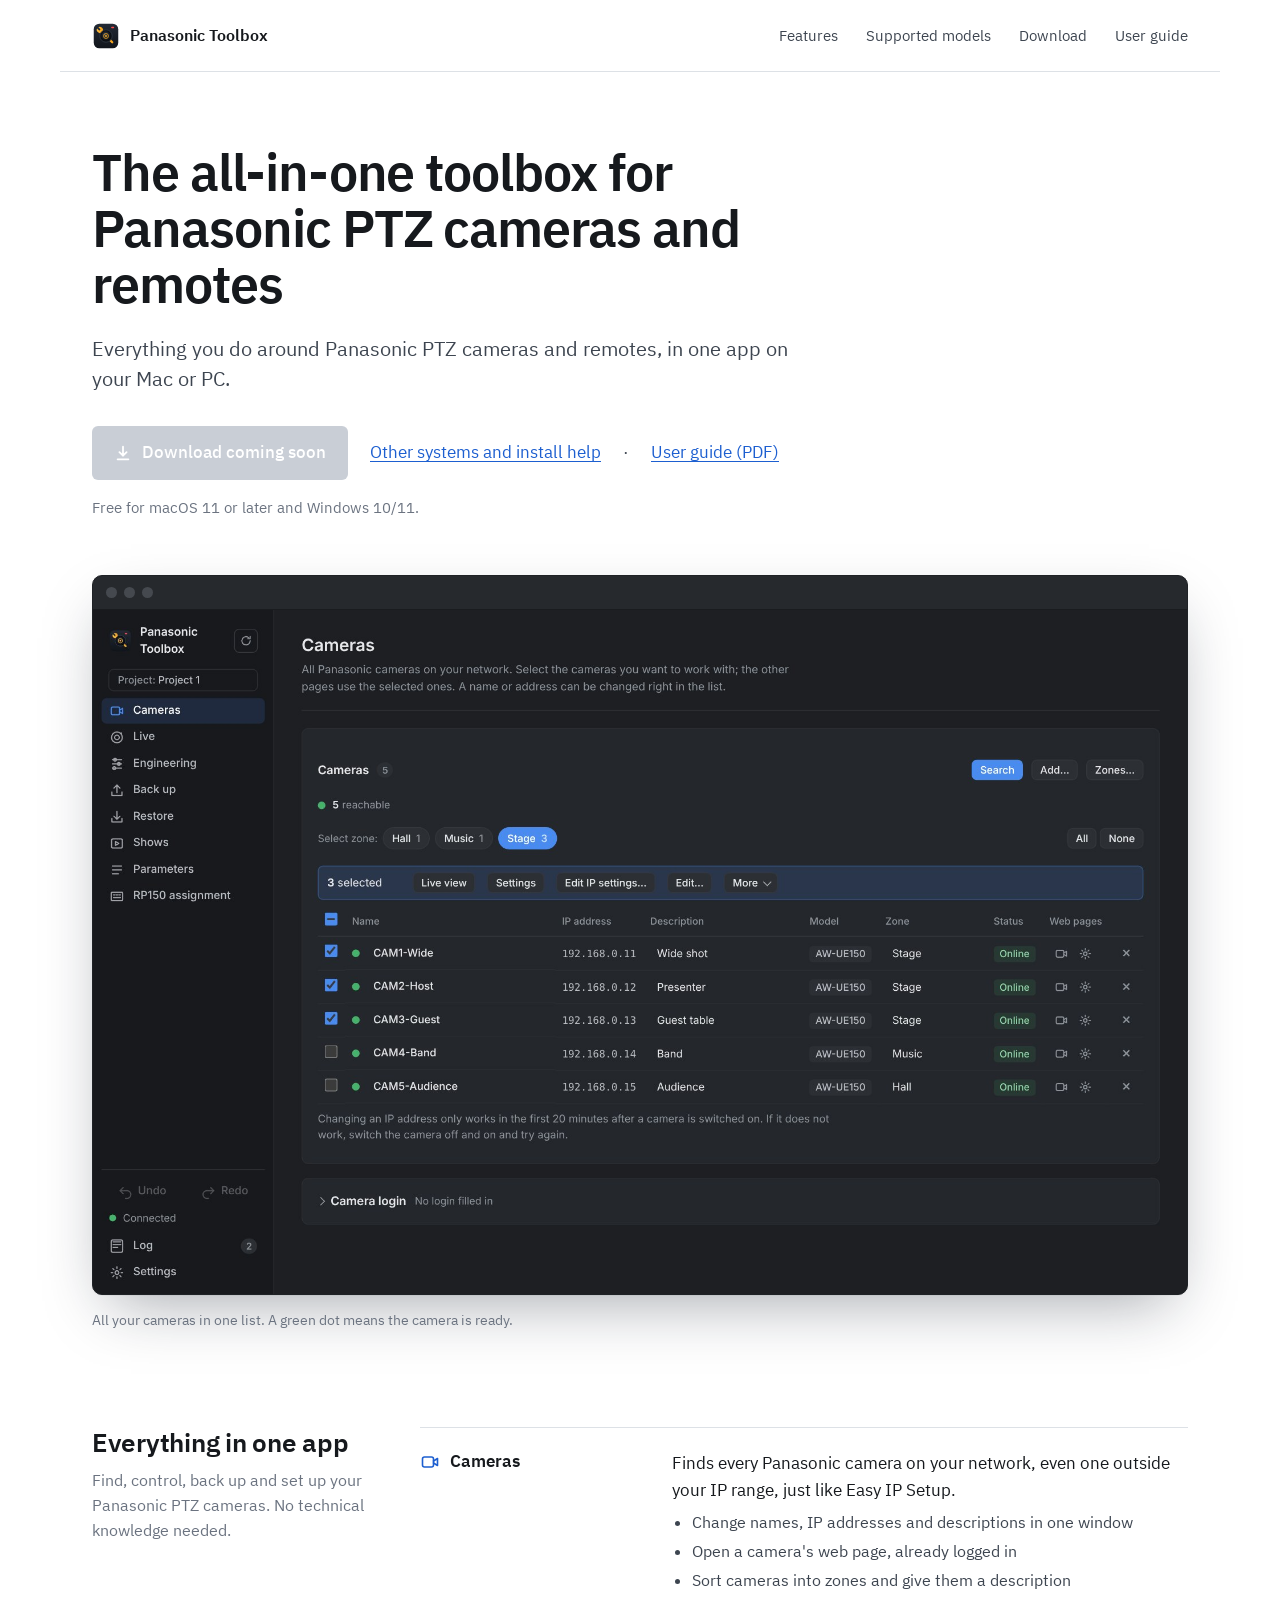
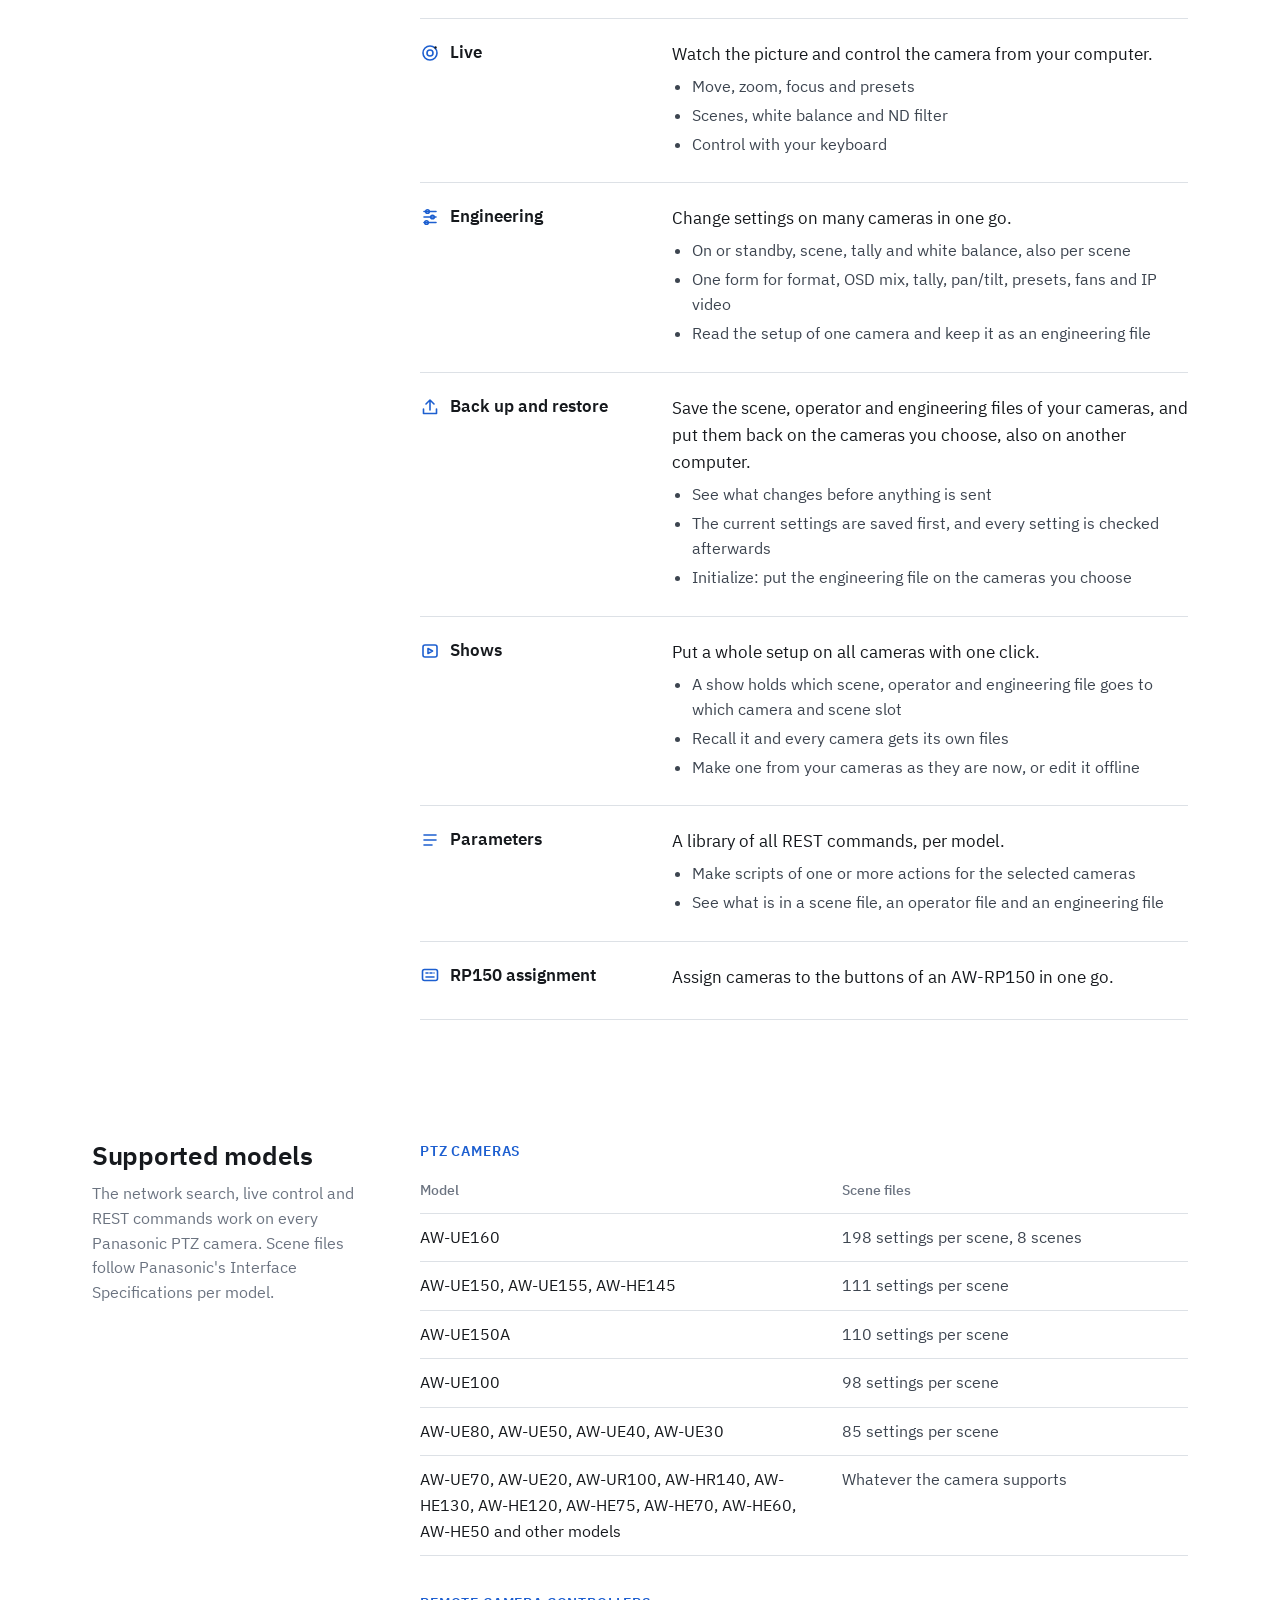
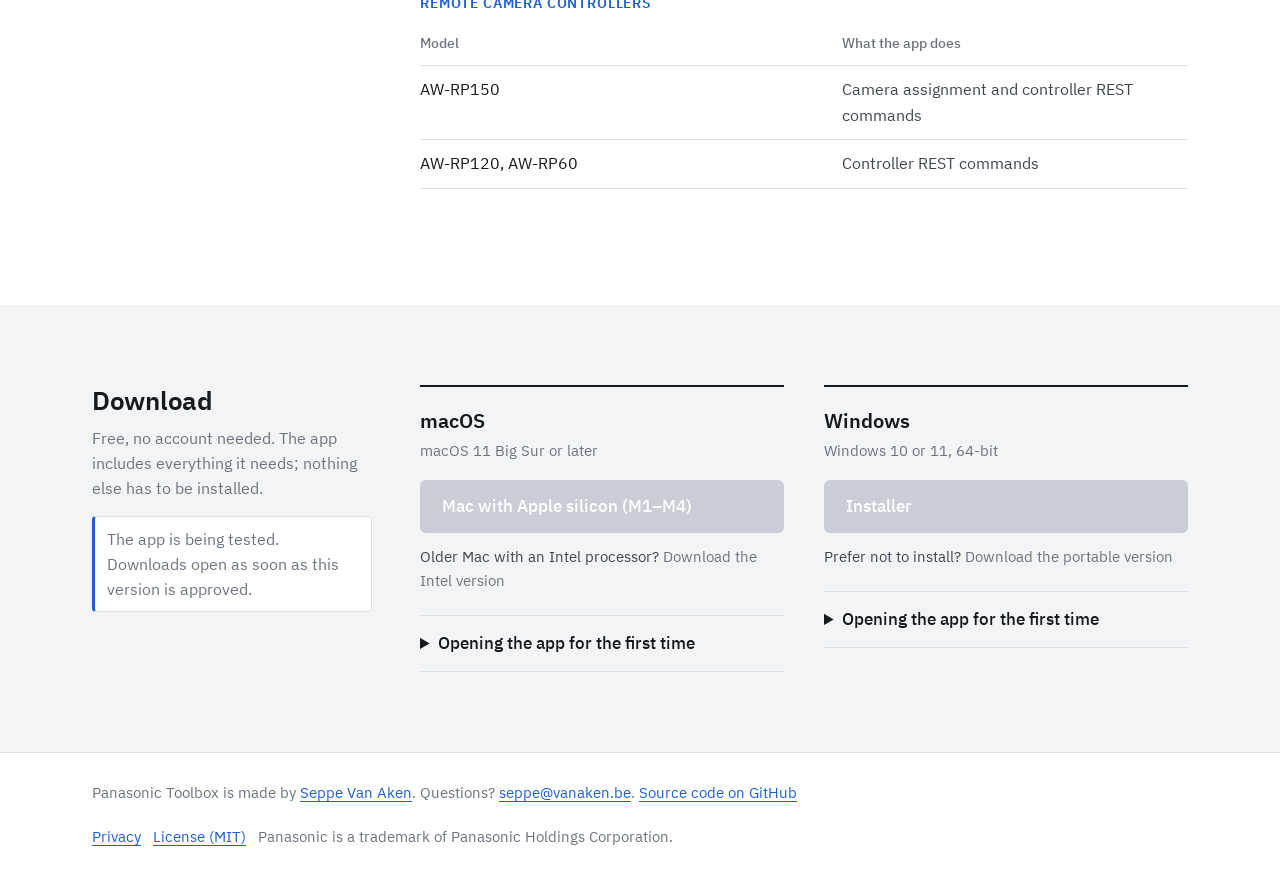
==== commit 3e0b1898: "Website: user guide PDF, text for 2.30 (ND filter, one Edit window, setup form, Initialize) Co-Autho" ====
--- a/index.html
+++ b/index.html
@@ -127,7 +127,7 @@
 
 <header class="wrap bar">
   <a class="brand" href="#top"><img src="app/web/icon.svg" alt="">Panasonic Toolbox</a>
-  <nav aria-label="Main"><a href="#features">Features</a><a href="#models">Supported models</a><a href="#download">Download</a></nav>
+  <nav aria-label="Main"><a href="#features">Features</a><a href="#models">Supported models</a><a href="#download">Download</a><a href="assets/Panasonic-Toolbox-User-Guide.pdf">User guide</a></nav>
 </header>
 
 <main id="top">
@@ -140,7 +140,7 @@
           <svg viewBox="0 0 20 20" aria-hidden="true"><path d="M10 3v10M6 9l4 4 4-4M4 17h12"/></svg>
           <span id="mainDlLabel">Download coming soon</span>
         </a>
-        <a href="#download" id="otherDl">Other systems and install help</a>
+        <a href="#download" id="otherDl">Other systems and install help</a> · <a href="assets/Panasonic-Toolbox-User-Guide.pdf">User guide (PDF)</a>
       </div>
       <p class="req" id="req">Free for macOS 11 or later and Windows 10/11.</p>
     </div>
@@ -162,19 +162,19 @@
       <div class="tabrows">
         <div class="tabrow">
           <h3><svg viewBox="0 0 20 20" aria-hidden="true"><rect x="2.5" y="5" width="11" height="10" rx="2"/><path d="M13.5 9l4-2.5v7l-4-2.5"/></svg>Cameras</h3>
-          <div><p>Finds every Panasonic camera on your network, even one outside your IP range, just like Easy IP Setup.</p><ul><li>Change IP addresses and names</li><li>Open a camera's web page, already logged in</li><li>Sort cameras into zones and give them a description</li></ul></div>
+          <div><p>Finds every Panasonic camera on your network, even one outside your IP range, just like Easy IP Setup.</p><ul><li>Change names, IP addresses and descriptions in one window</li><li>Open a camera's web page, already logged in</li><li>Sort cameras into zones and give them a description</li></ul></div>
         </div>
         <div class="tabrow">
           <h3><svg viewBox="0 0 20 20" aria-hidden="true"><circle cx="10" cy="10" r="7"/><circle cx="10" cy="10" r="3"/><circle cx="15.5" cy="4.5" r="1.2" fill="currentColor" stroke="none"/></svg>Live</h3>
-          <div><p>Watch the picture and control the camera from your computer.</p><ul><li>Move, zoom, focus and presets</li><li>Control with your keyboard</li></ul></div>
+          <div><p>Watch the picture and control the camera from your computer.</p><ul><li>Move, zoom, focus and presets</li><li>Scenes, white balance and ND filter</li><li>Control with your keyboard</li></ul></div>
         </div>
         <div class="tabrow">
           <h3><svg viewBox="0 0 20 20" aria-hidden="true"><path d="M4 4.5h12M4 10h12M4 15.5h12"/><circle cx="7.5" cy="4.5" r="1.8"/><circle cx="12.5" cy="10" r="1.8"/><circle cx="6.5" cy="15.5" r="1.8"/></svg>Engineering</h3>
-          <div><p>Change settings on many cameras in one go.</p><ul><li>On or standby, scene, white balance, tally and IP video</li><li>White balance of scenes 1 to 4 on all selected cameras</li><li>Save the setup of one camera as an engineering file and put it on all the others</li></ul></div>
+          <div><p>Change settings on many cameras in one go.</p><ul><li>On or standby, scene, tally and white balance, also per scene</li><li>One form for format, OSD mix, tally, pan/tilt, presets, fans and IP video</li><li>Read the setup of one camera and keep it as an engineering file</li></ul></div>
         </div>
         <div class="tabrow">
           <h3><svg viewBox="0 0 20 20" aria-hidden="true"><path d="M10 13V3M6 7l4-4 4 4"/><path d="M3.5 12v4.5h13V12"/></svg>Back up and restore</h3>
-          <div><p>Save the scene, operator and engineering files of your cameras, and put them back on the cameras you choose, also on another computer.</p><ul><li>See what changes before anything is sent</li><li>The current settings are saved first, and every setting is checked afterwards</li></ul></div>
+          <div><p>Save the scene, operator and engineering files of your cameras, and put them back on the cameras you choose, also on another computer.</p><ul><li>See what changes before anything is sent</li><li>The current settings are saved first, and every setting is checked afterwards</li><li>Initialize: put the engineering file on the cameras you choose</li></ul></div>
         </div>
         <div class="tabrow">
           <h3><svg viewBox="0 0 20 20" aria-hidden="true"><rect x="3" y="4" width="14" height="12" rx="2"/><path d="M8 7.5l4.5 2.5L8 12.5z"/></svg>Shows</h3>
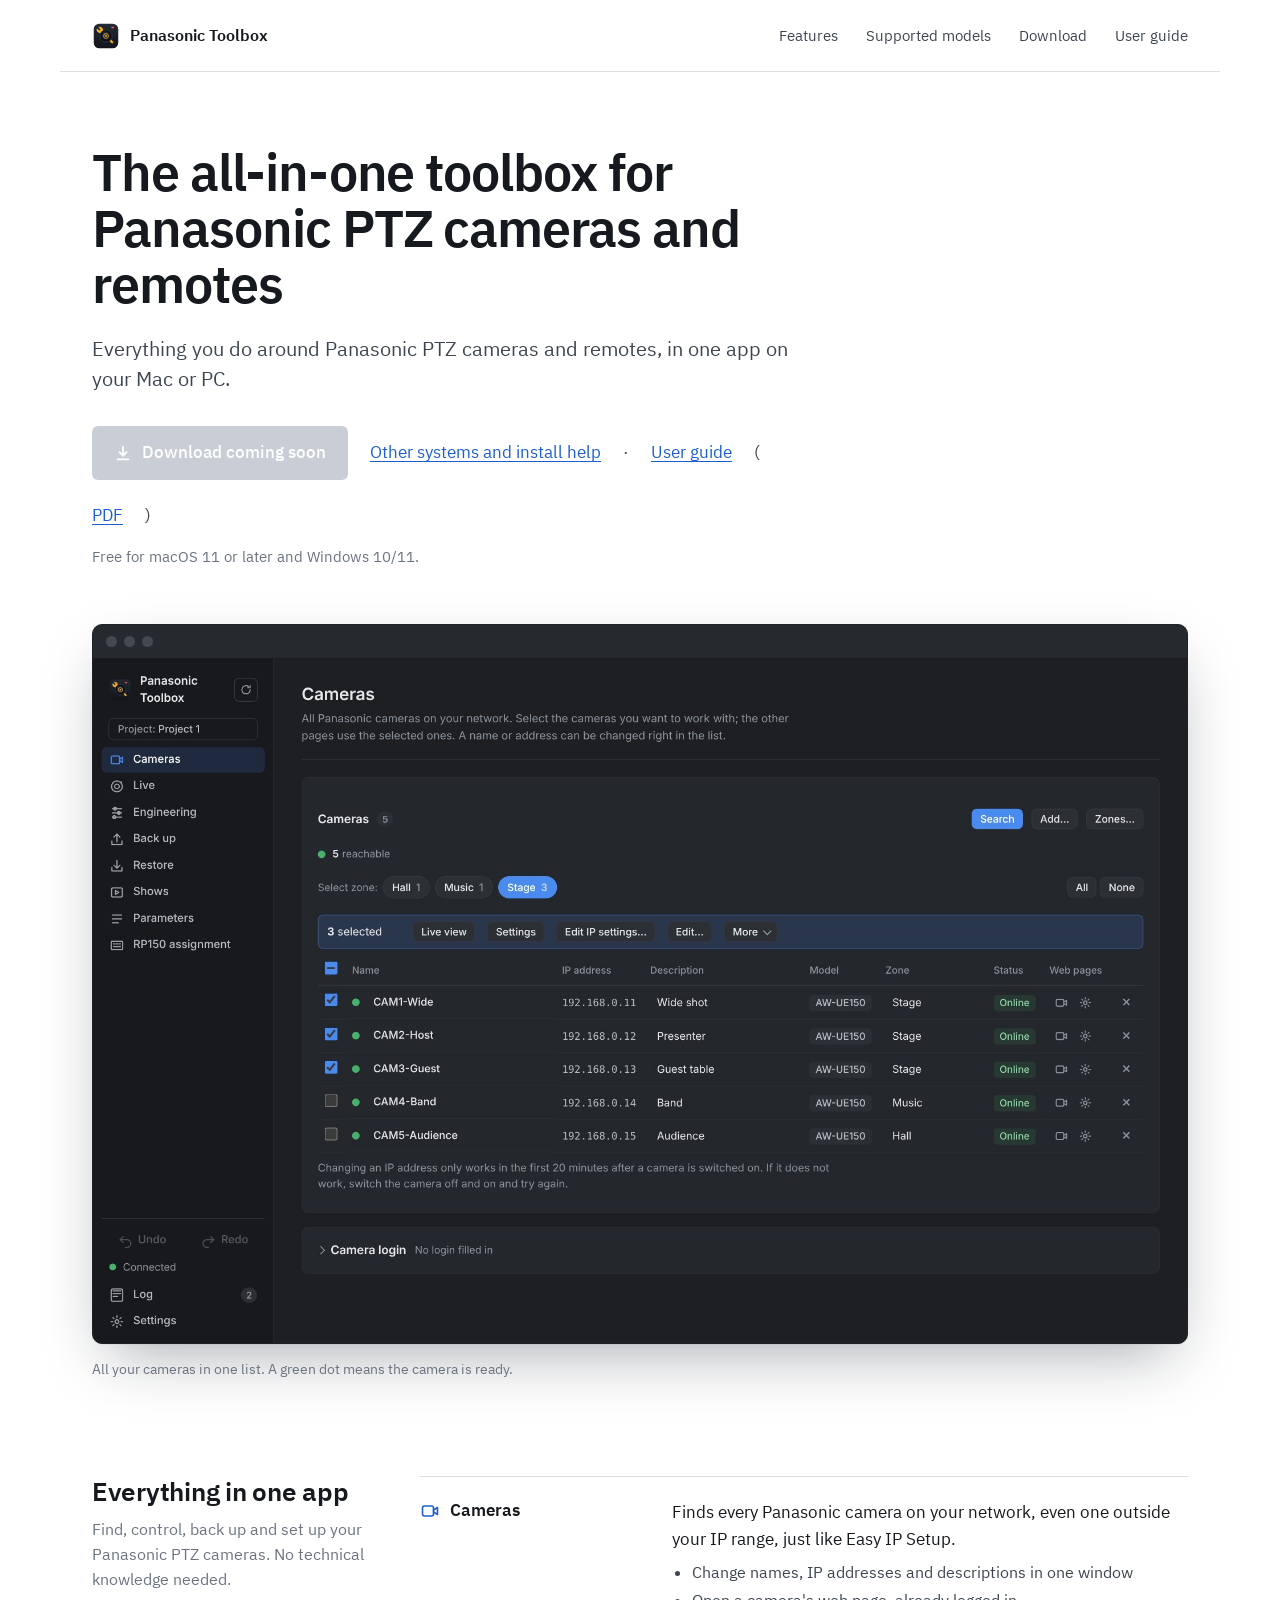
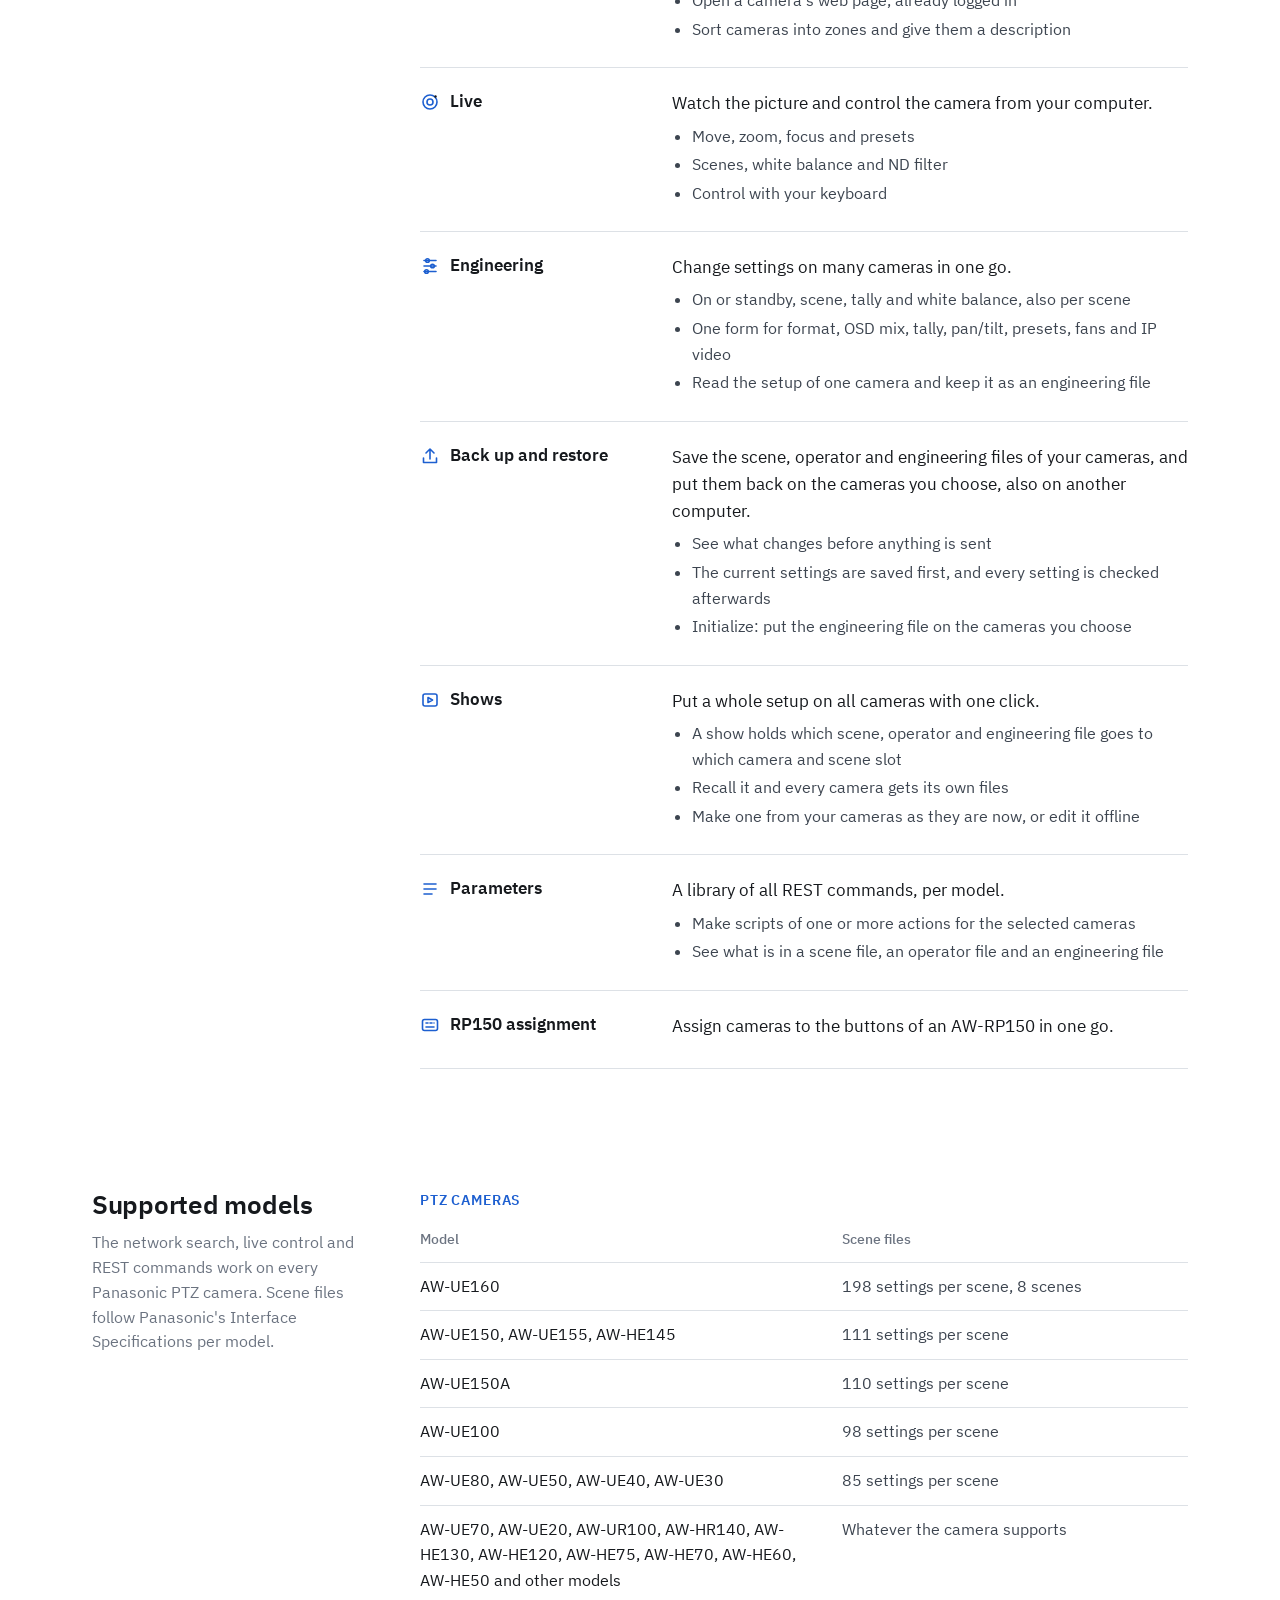
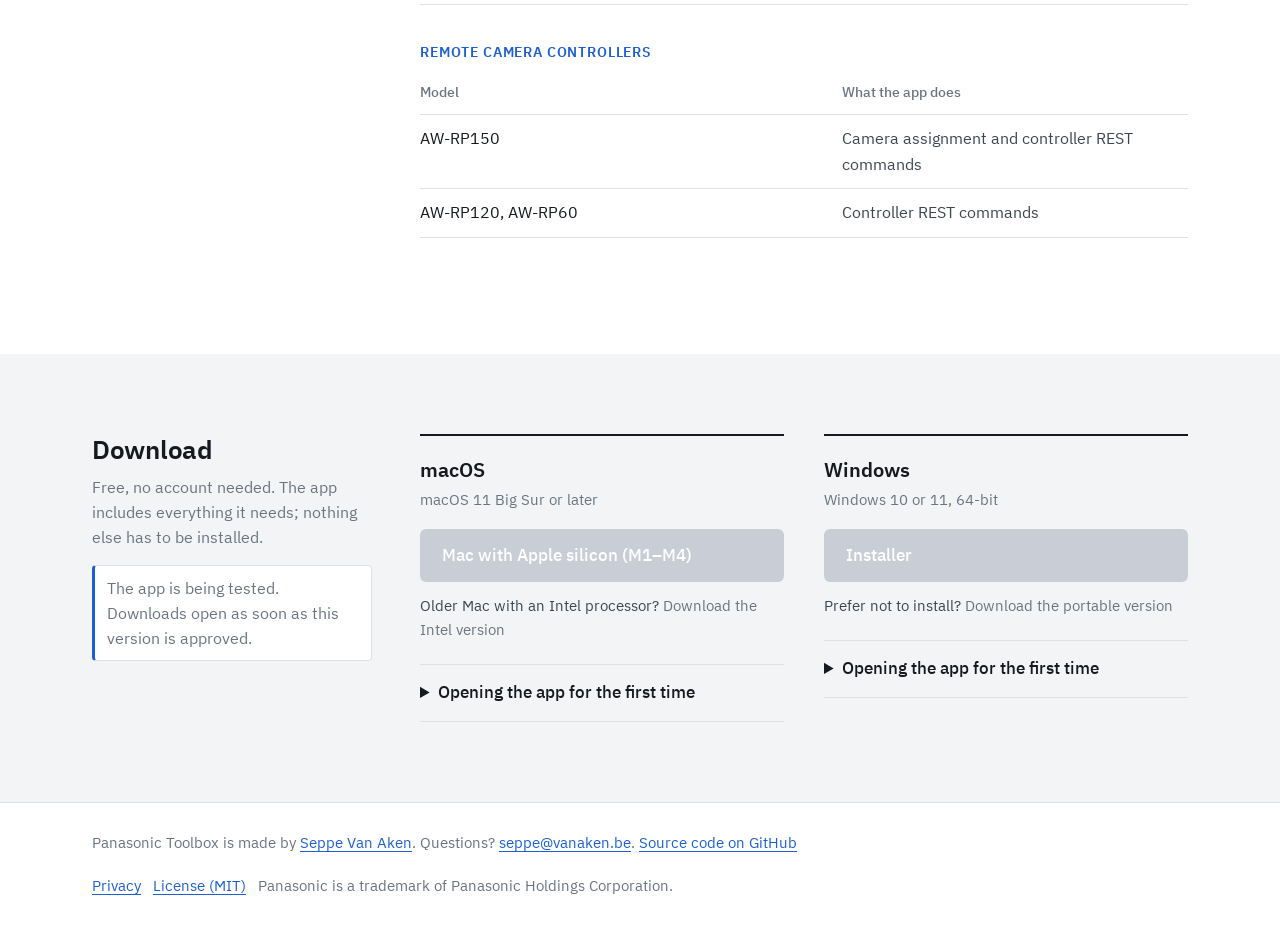
==== commit 142b9533: "Website: user guide as a web page (guide.html), PDF download from there Co-Authored-By: Claude Opus " ====
--- a/index.html
+++ b/index.html
@@ -127,7 +127,7 @@
 
 <header class="wrap bar">
   <a class="brand" href="#top"><img src="app/web/icon.svg" alt="">Panasonic Toolbox</a>
-  <nav aria-label="Main"><a href="#features">Features</a><a href="#models">Supported models</a><a href="#download">Download</a><a href="assets/Panasonic-Toolbox-User-Guide.pdf">User guide</a></nav>
+  <nav aria-label="Main"><a href="#features">Features</a><a href="#models">Supported models</a><a href="#download">Download</a><a href="guide.html">User guide</a></nav>
 </header>
 
 <main id="top">
@@ -140,7 +140,7 @@
           <svg viewBox="0 0 20 20" aria-hidden="true"><path d="M10 3v10M6 9l4 4 4-4M4 17h12"/></svg>
           <span id="mainDlLabel">Download coming soon</span>
         </a>
-        <a href="#download" id="otherDl">Other systems and install help</a> · <a href="assets/Panasonic-Toolbox-User-Guide.pdf">User guide (PDF)</a>
+        <a href="#download" id="otherDl">Other systems and install help</a> · <a href="guide.html">User guide</a> (<a href="assets/Panasonic-Toolbox-User-Guide.pdf">PDF</a>)
       </div>
       <p class="req" id="req">Free for macOS 11 or later and Windows 10/11.</p>
     </div>
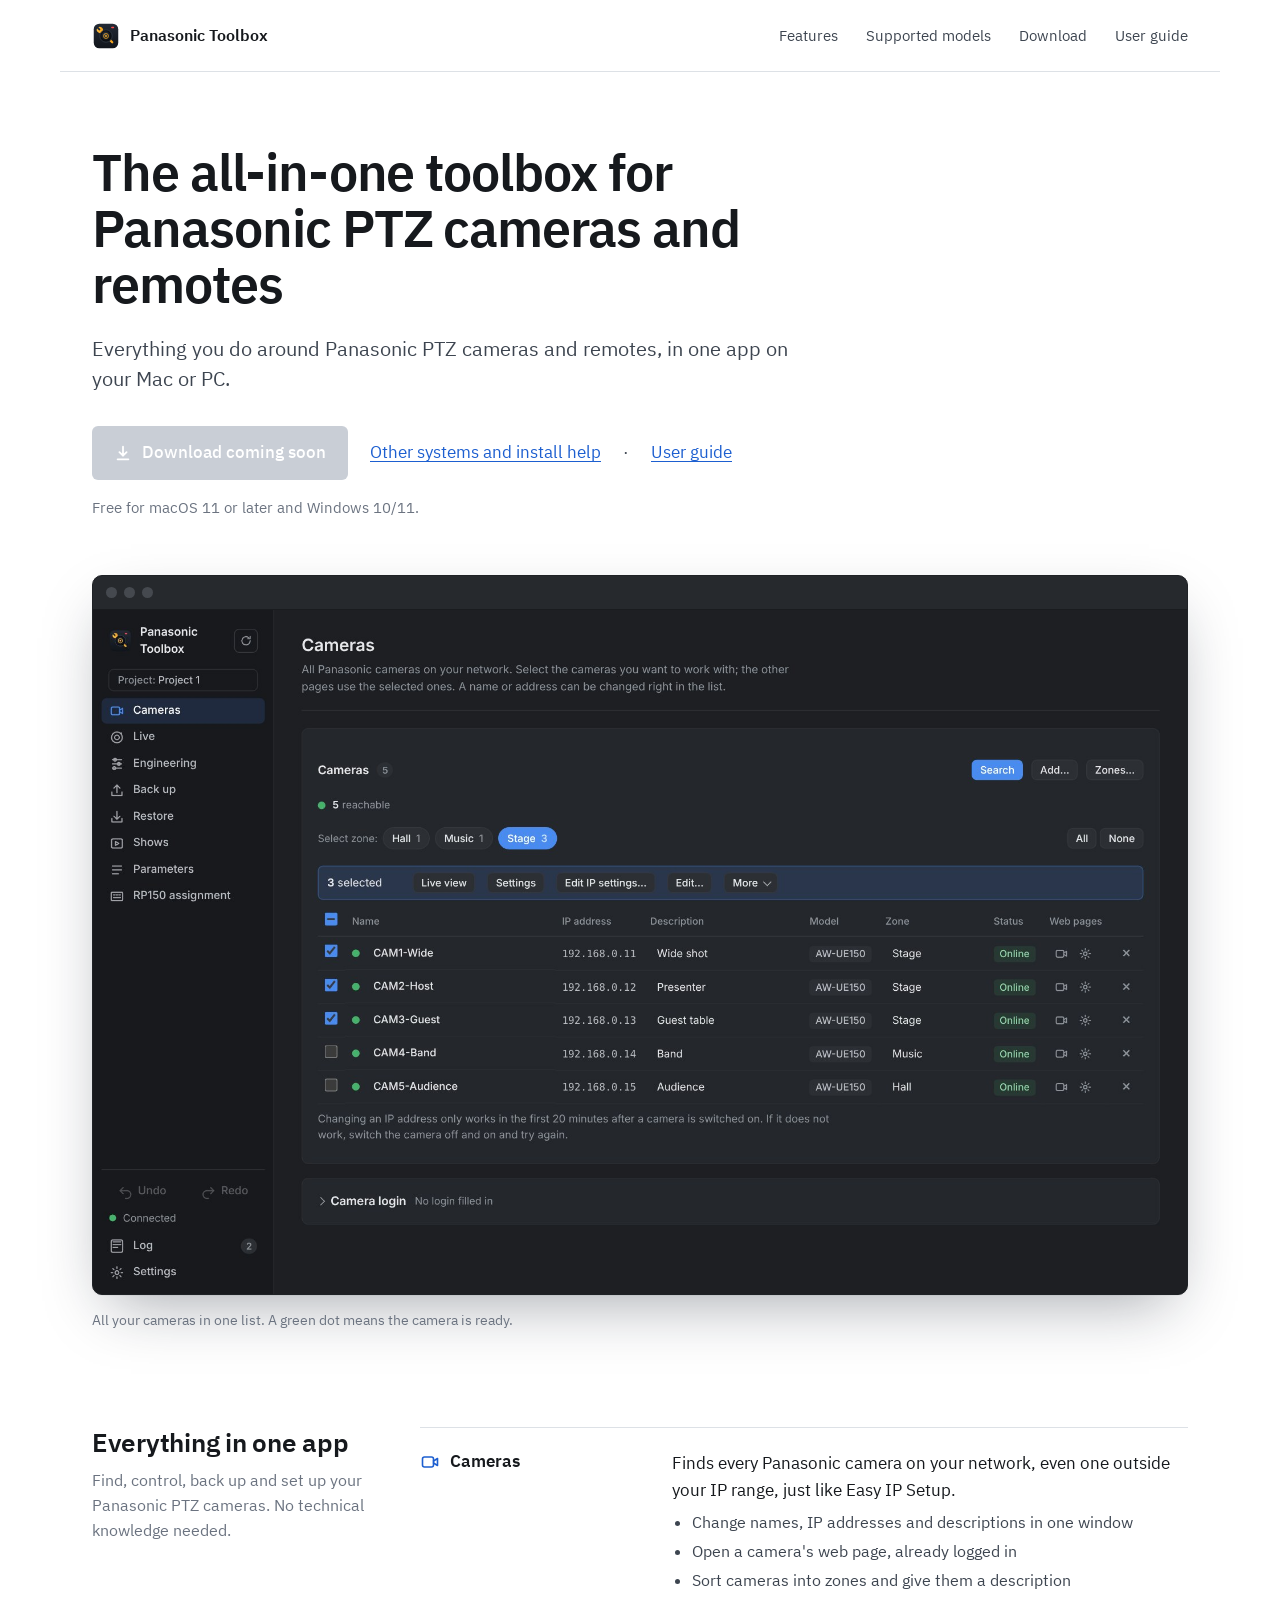
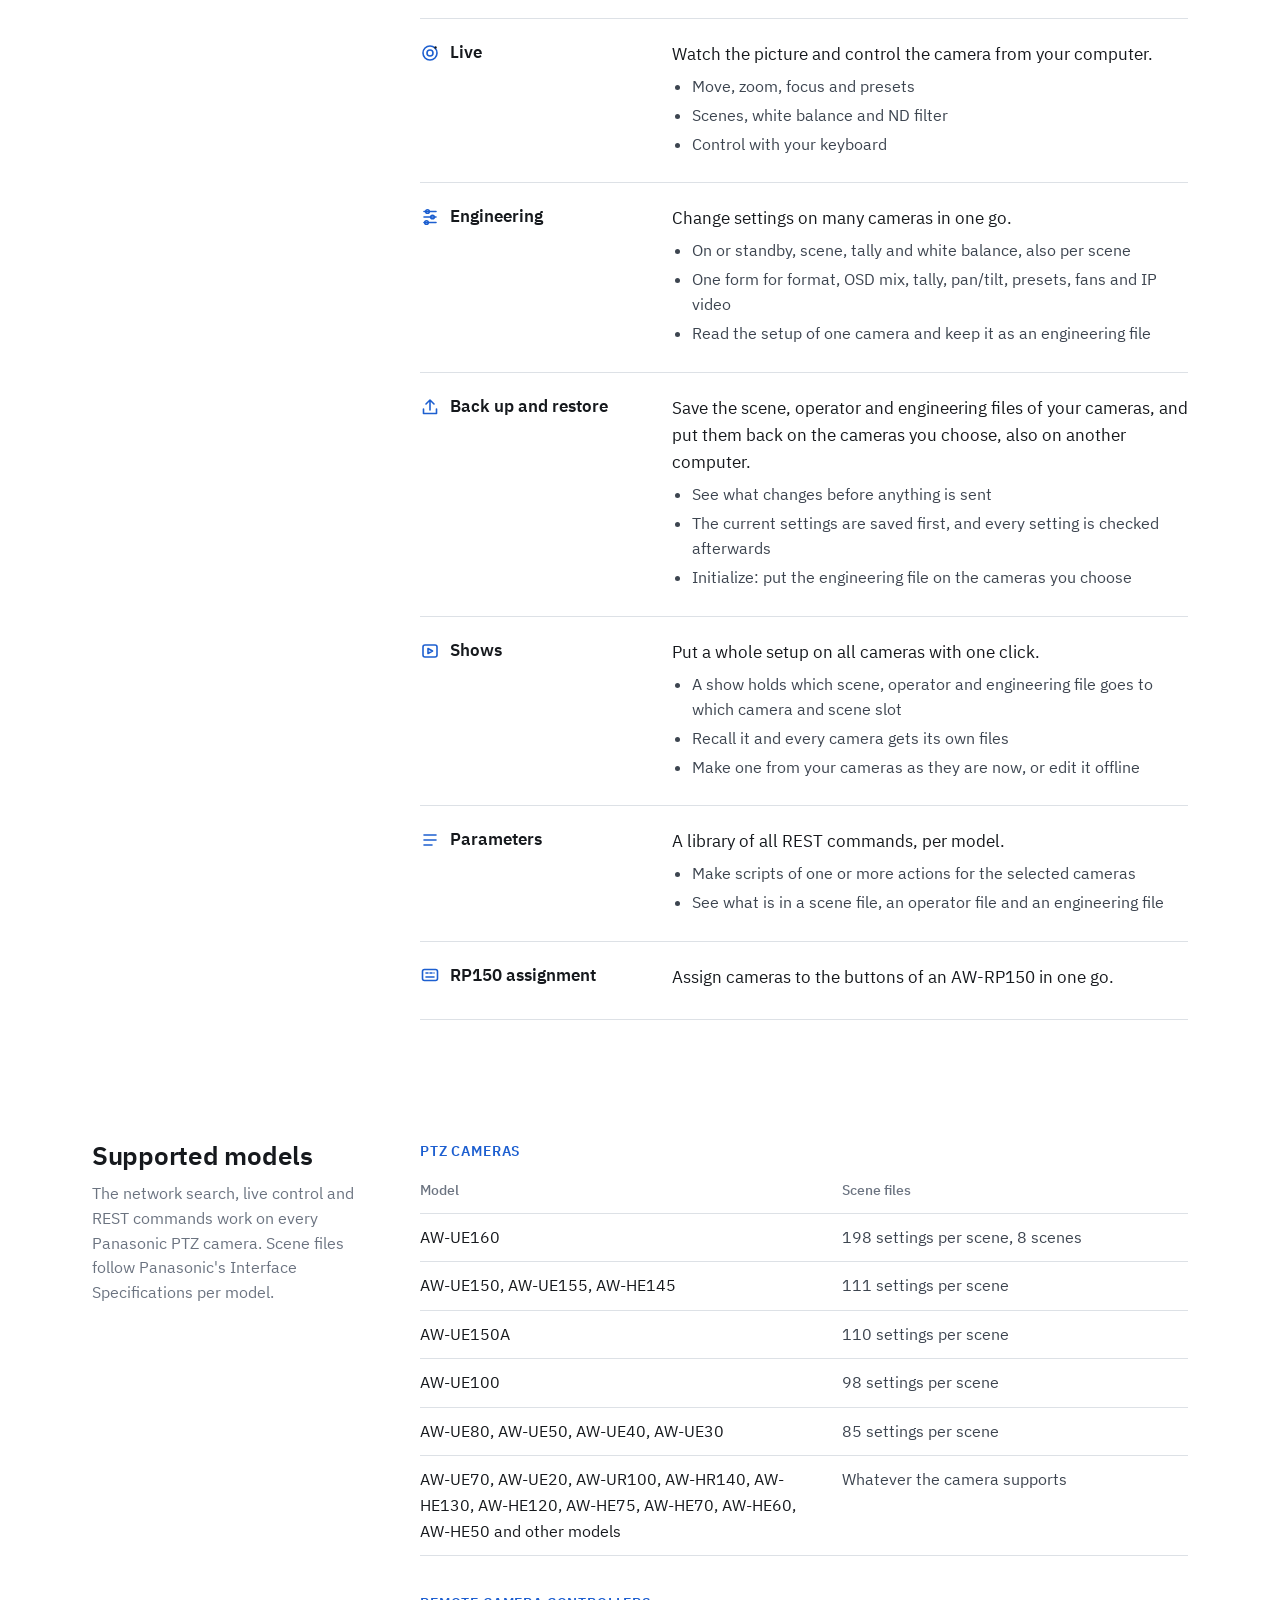
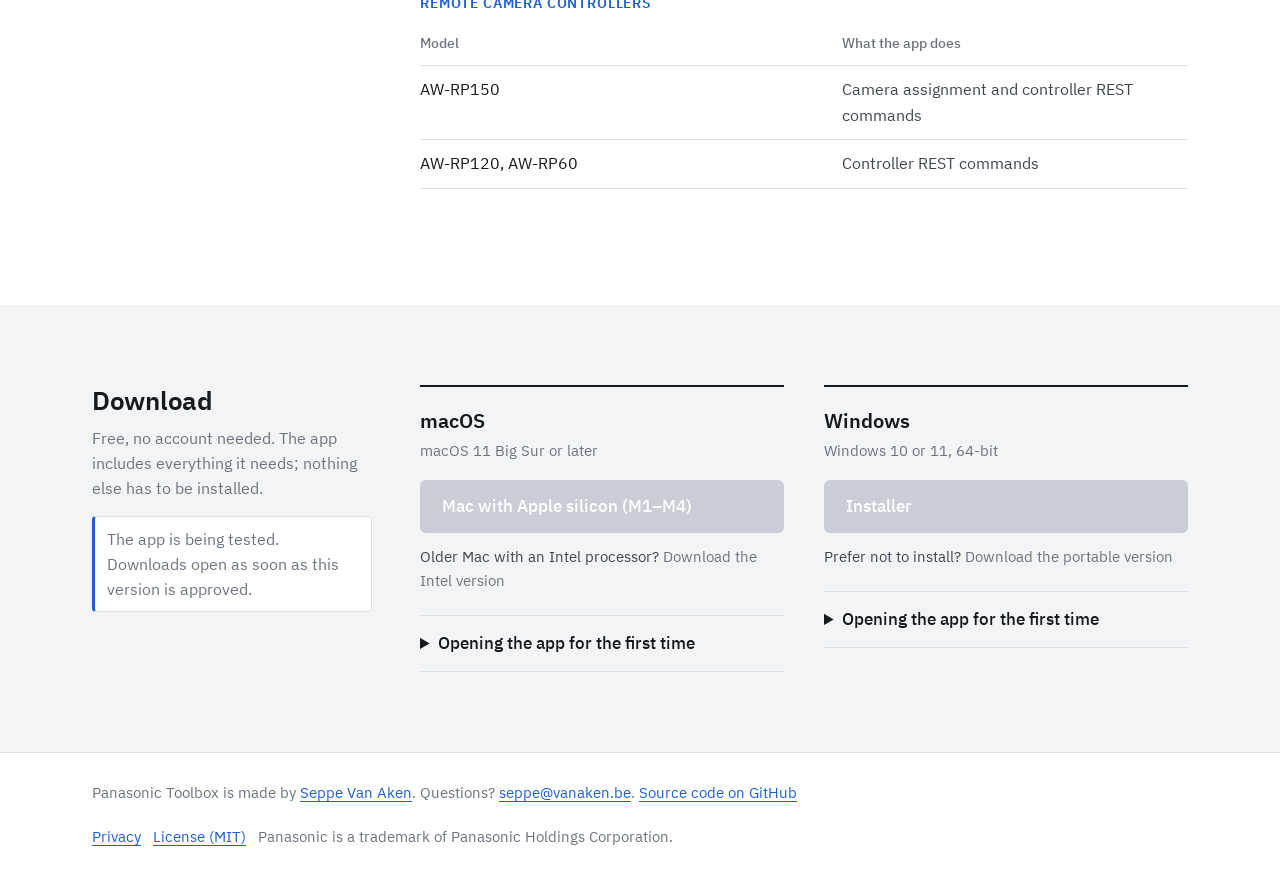
==== commit 6fc3f89a: "Website: PDF only from the user guide page Co-Authored-By: Claude Opus 5.5 <noreply@anthropic.com> C" ====
--- a/index.html
+++ b/index.html
@@ -140,7 +140,7 @@
           <svg viewBox="0 0 20 20" aria-hidden="true"><path d="M10 3v10M6 9l4 4 4-4M4 17h12"/></svg>
           <span id="mainDlLabel">Download coming soon</span>
         </a>
-        <a href="#download" id="otherDl">Other systems and install help</a> · <a href="guide.html">User guide</a> (<a href="assets/Panasonic-Toolbox-User-Guide.pdf">PDF</a>)
+        <a href="#download" id="otherDl">Other systems and install help</a> · <a href="guide.html">User guide</a>
       </div>
       <p class="req" id="req">Free for macOS 11 or later and Windows 10/11.</p>
     </div>
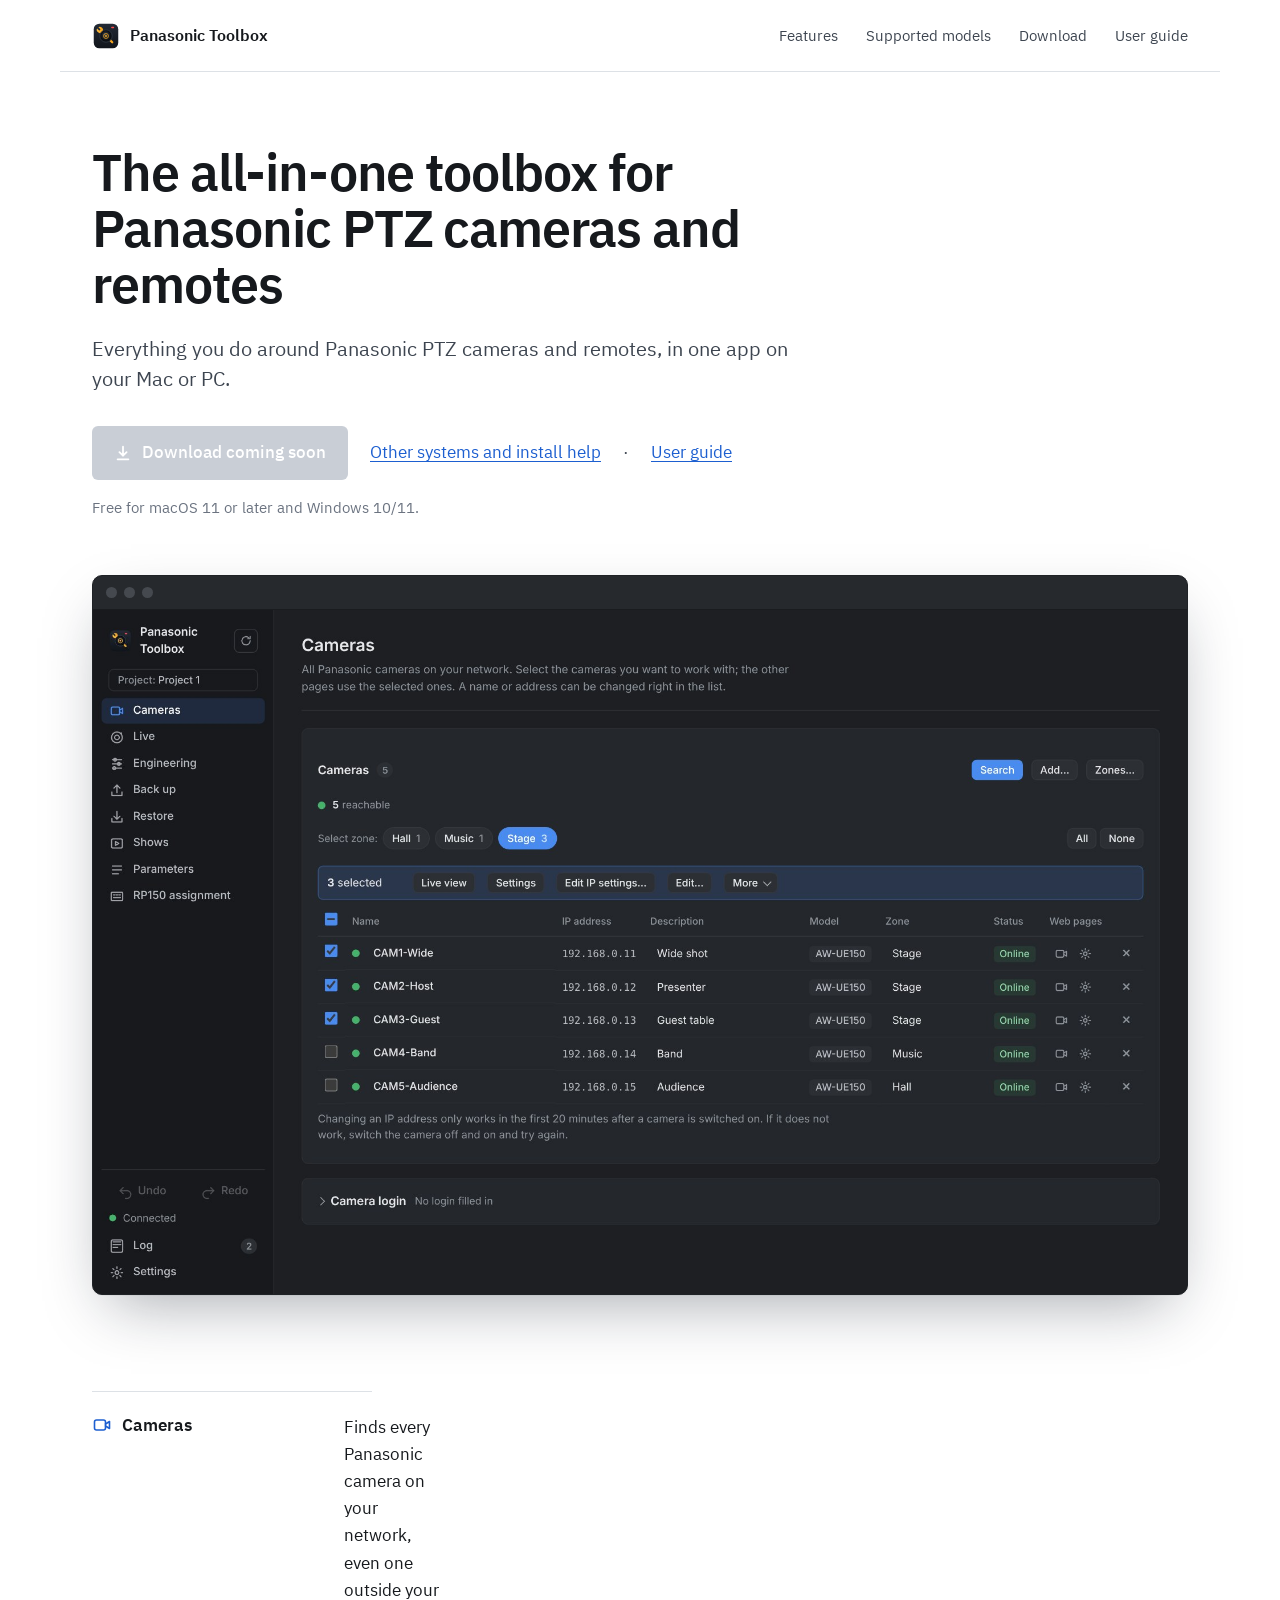
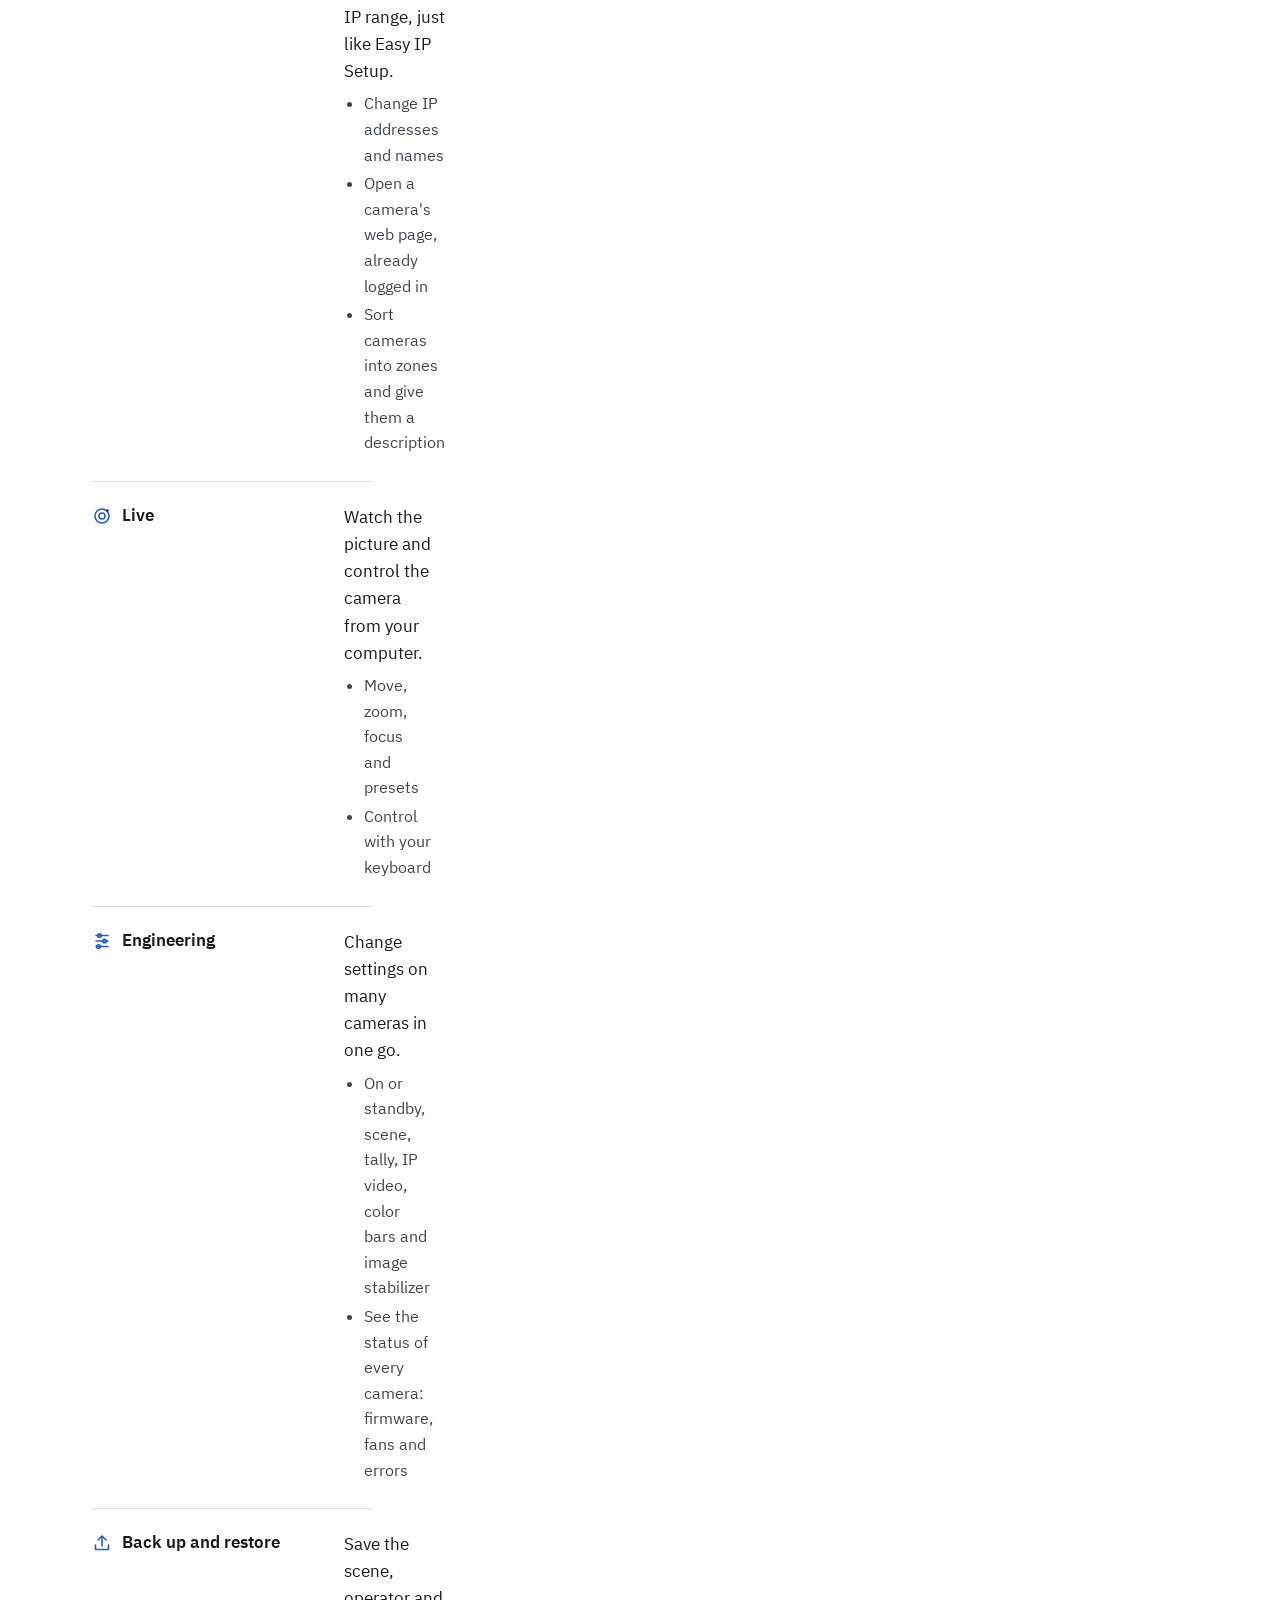
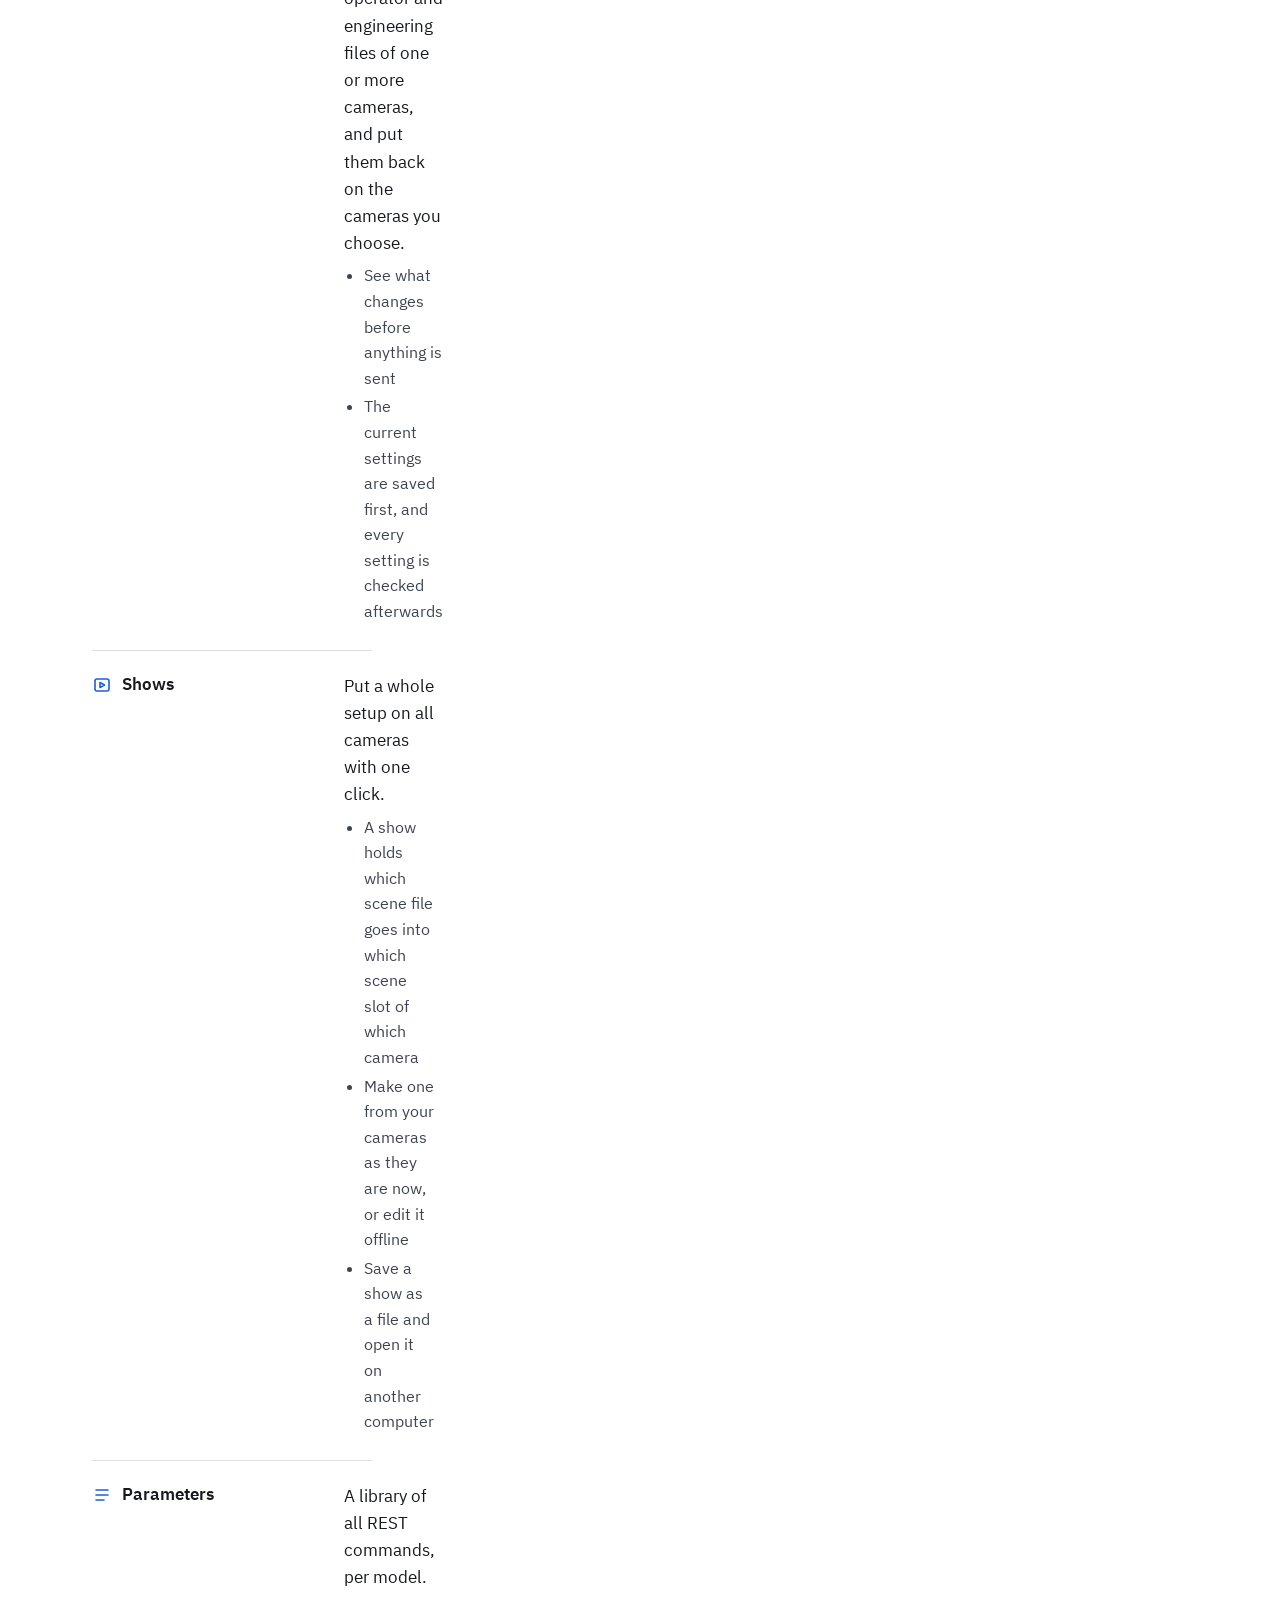
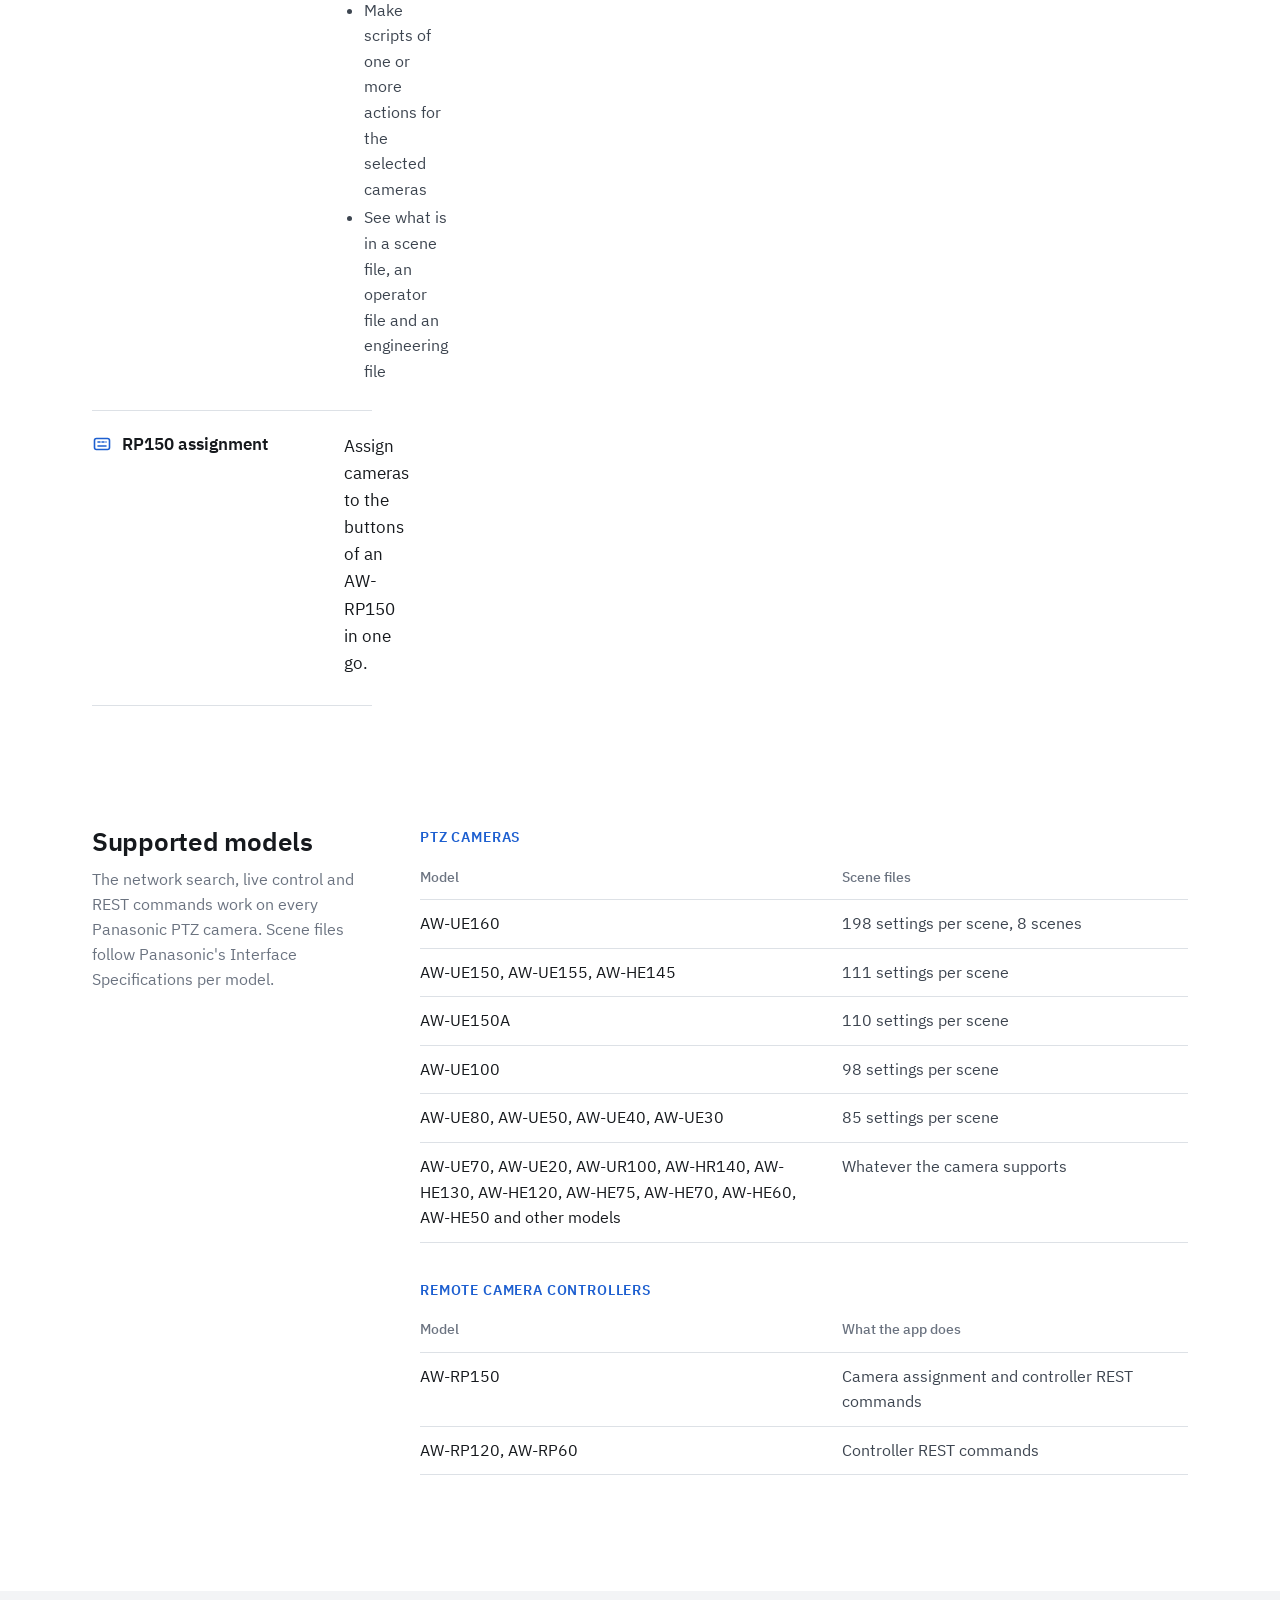
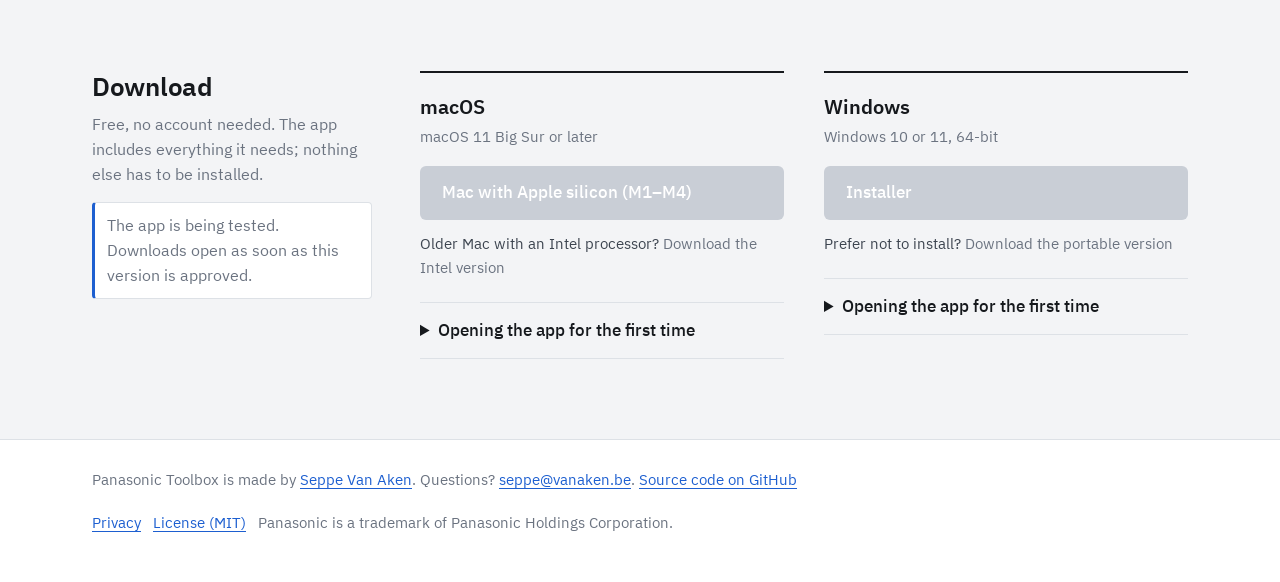
==== commit 04cdb1c2: "Website: feature text as approved (no intro block or caption, Engineering and Shows updated) Co-Auth" ====
--- a/index.html
+++ b/index.html
@@ -149,36 +149,31 @@
         <div class="chrome" aria-hidden="true"><i></i><i></i><i></i></div>
         <img src="assets/app-screenshot.jpg" width="1920" height="1200" alt="Panasonic Toolbox showing five cameras in one list, each with a green dot, its name, address, description, model and zone.">
       </div>
-      <figcaption>All your cameras in one list. A green dot means the camera is ready.</figcaption>
     </figure>
   </div>
 
   <div class="wrap" id="features">
-    <section class="sec">
-      <div class="sec-head">
-        <h2>Everything in one app</h2>
-        <p>Find, control, back up and set up your Panasonic PTZ cameras. No technical knowledge needed.</p>
-      </div>
+    <section class="sec" aria-label="Features">
       <div class="tabrows">
         <div class="tabrow">
           <h3><svg viewBox="0 0 20 20" aria-hidden="true"><rect x="2.5" y="5" width="11" height="10" rx="2"/><path d="M13.5 9l4-2.5v7l-4-2.5"/></svg>Cameras</h3>
-          <div><p>Finds every Panasonic camera on your network, even one outside your IP range, just like Easy IP Setup.</p><ul><li>Change names, IP addresses and descriptions in one window</li><li>Open a camera's web page, already logged in</li><li>Sort cameras into zones and give them a description</li></ul></div>
+          <div><p>Finds every Panasonic camera on your network, even one outside your IP range, just like Easy IP Setup.</p><ul><li>Change IP addresses and names</li><li>Open a camera's web page, already logged in</li><li>Sort cameras into zones and give them a description</li></ul></div>
         </div>
         <div class="tabrow">
           <h3><svg viewBox="0 0 20 20" aria-hidden="true"><circle cx="10" cy="10" r="7"/><circle cx="10" cy="10" r="3"/><circle cx="15.5" cy="4.5" r="1.2" fill="currentColor" stroke="none"/></svg>Live</h3>
-          <div><p>Watch the picture and control the camera from your computer.</p><ul><li>Move, zoom, focus and presets</li><li>Scenes, white balance and ND filter</li><li>Control with your keyboard</li></ul></div>
+          <div><p>Watch the picture and control the camera from your computer.</p><ul><li>Move, zoom, focus and presets</li><li>Control with your keyboard</li></ul></div>
         </div>
         <div class="tabrow">
           <h3><svg viewBox="0 0 20 20" aria-hidden="true"><path d="M4 4.5h12M4 10h12M4 15.5h12"/><circle cx="7.5" cy="4.5" r="1.8"/><circle cx="12.5" cy="10" r="1.8"/><circle cx="6.5" cy="15.5" r="1.8"/></svg>Engineering</h3>
-          <div><p>Change settings on many cameras in one go.</p><ul><li>On or standby, scene, tally and white balance, also per scene</li><li>One form for format, OSD mix, tally, pan/tilt, presets, fans and IP video</li><li>Read the setup of one camera and keep it as an engineering file</li></ul></div>
+          <div><p>Change settings on many cameras in one go.</p><ul><li>On or standby, scene, tally, IP video, color bars and image stabilizer</li><li>See the status of every camera: firmware, fans and errors</li></ul></div>
         </div>
         <div class="tabrow">
           <h3><svg viewBox="0 0 20 20" aria-hidden="true"><path d="M10 13V3M6 7l4-4 4 4"/><path d="M3.5 12v4.5h13V12"/></svg>Back up and restore</h3>
-          <div><p>Save the scene, operator and engineering files of your cameras, and put them back on the cameras you choose, also on another computer.</p><ul><li>See what changes before anything is sent</li><li>The current settings are saved first, and every setting is checked afterwards</li><li>Initialize: put the engineering file on the cameras you choose</li></ul></div>
+          <div><p>Save the scene, operator and engineering files of one or more cameras, and put them back on the cameras you choose.</p><ul><li>See what changes before anything is sent</li><li>The current settings are saved first, and every setting is checked afterwards</li></ul></div>
         </div>
         <div class="tabrow">
           <h3><svg viewBox="0 0 20 20" aria-hidden="true"><rect x="3" y="4" width="14" height="12" rx="2"/><path d="M8 7.5l4.5 2.5L8 12.5z"/></svg>Shows</h3>
-          <div><p>Put a whole setup on all cameras with one click.</p><ul><li>A show holds which scene, operator and engineering file goes to which camera and scene slot</li><li>Recall it and every camera gets its own files</li><li>Make one from your cameras as they are now, or edit it offline</li></ul></div>
+          <div><p>Put a whole setup on all cameras with one click.</p><ul><li>A show holds which scene file goes into which scene slot of which camera</li><li>Make one from your cameras as they are now, or edit it offline</li><li>Save a show as a file and open it on another computer</li></ul></div>
         </div>
         <div class="tabrow">
           <h3><svg viewBox="0 0 20 20" aria-hidden="true"><path d="M4 5h12M4 10h12M4 15h8"/></svg>Parameters</h3>
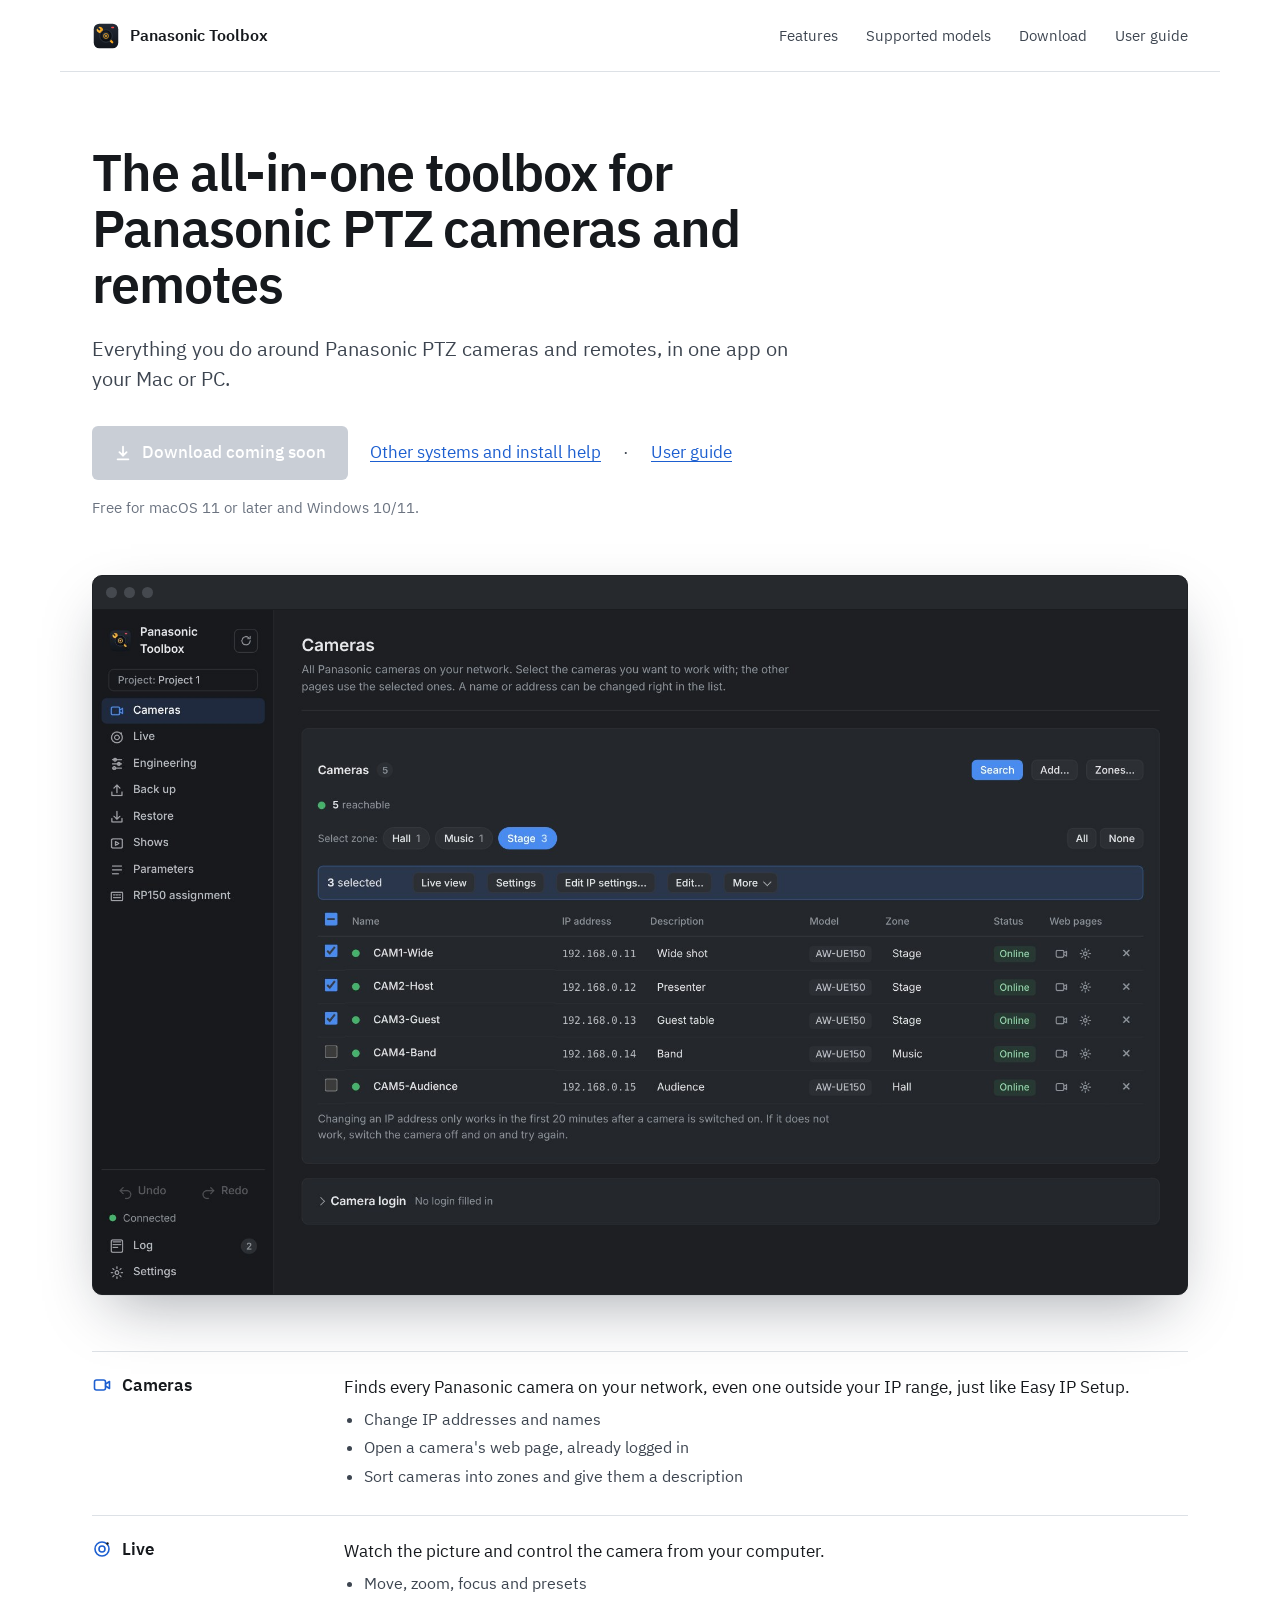
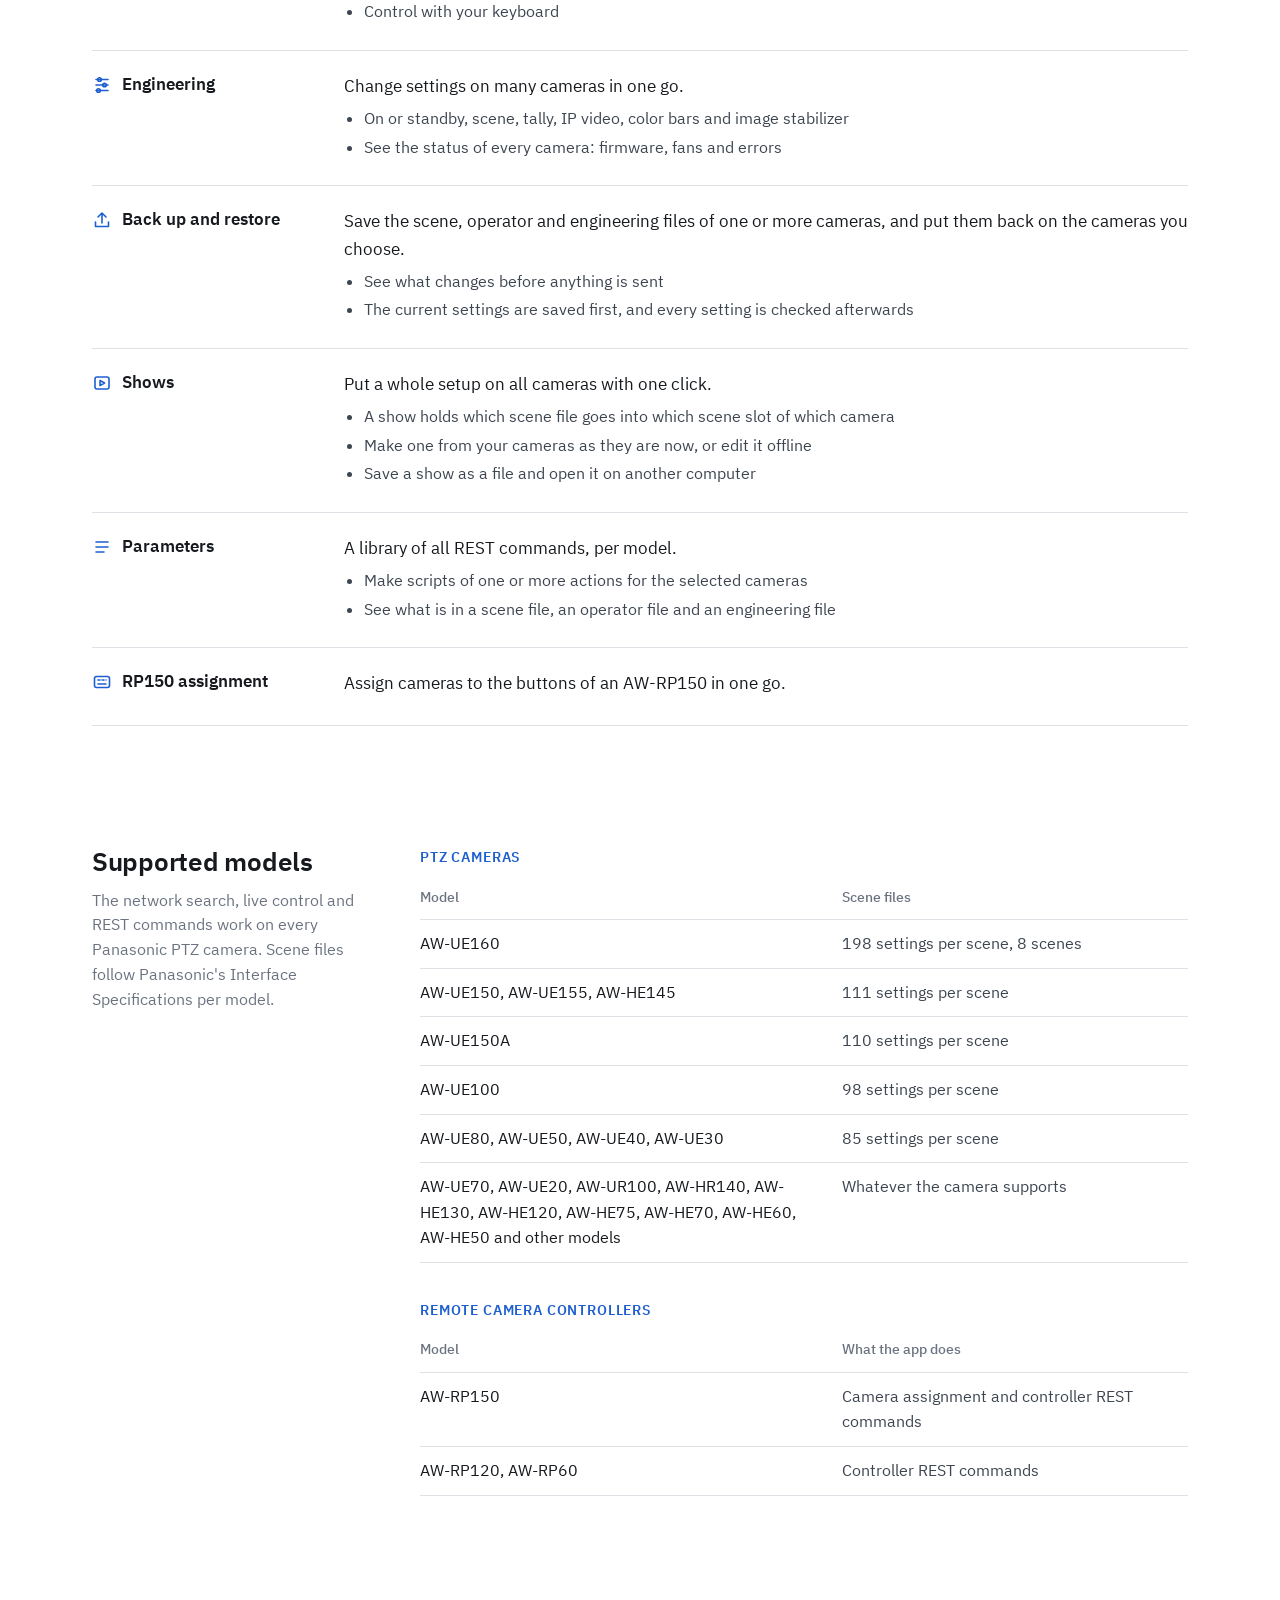
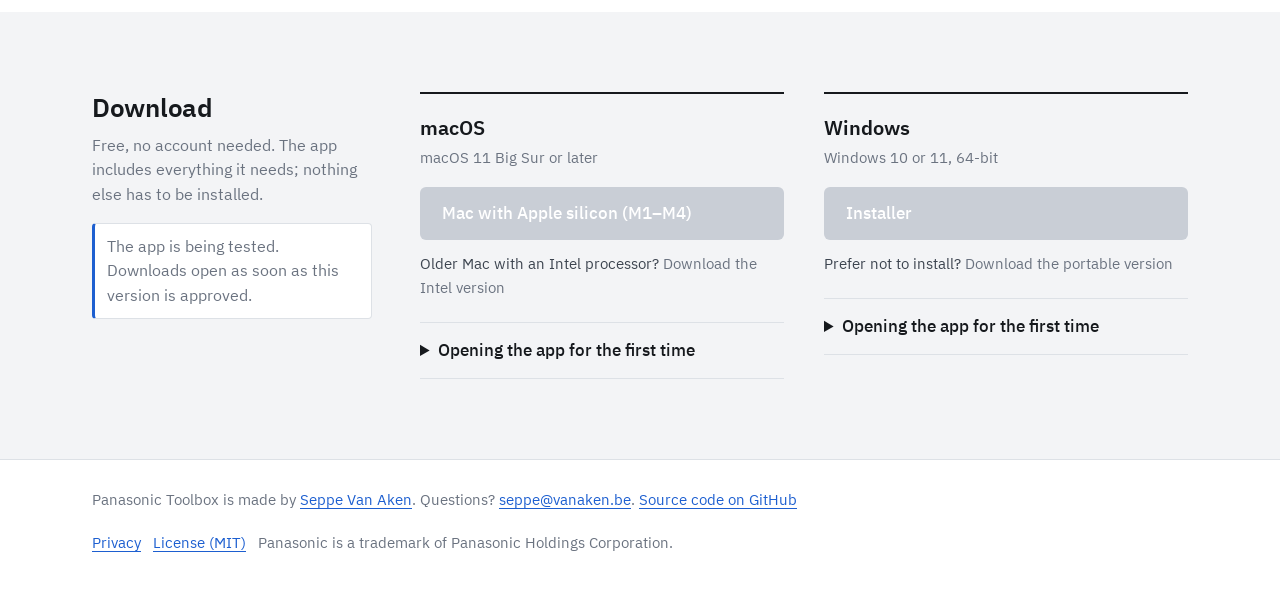
==== commit 872827d8: "Website: feature list over the full width now that the intro block is gone Co-Authored-By: Claude Op" ====
--- a/index.html
+++ b/index.html
@@ -57,7 +57,8 @@
 /* sections: title left, content right */
 .sec{display:grid;grid-template-columns:280px 1fr;gap:48px;padding:80px 0;border-top:1px solid var(--rule)}
 .sec:first-of-type{border-top:0}
-#features .sec{border-top:0;padding-top:96px}
+#features .sec{border-top:0;padding-top:56px}
+#features .tabrows{grid-column:1/-1}
 .sec-head h2{font-size:26px;line-height:1.2;letter-spacing:-.01em;margin-bottom:10px}
 .sec-head p{color:var(--muted);font-size:15.5px}
 .band{background:var(--band)}
